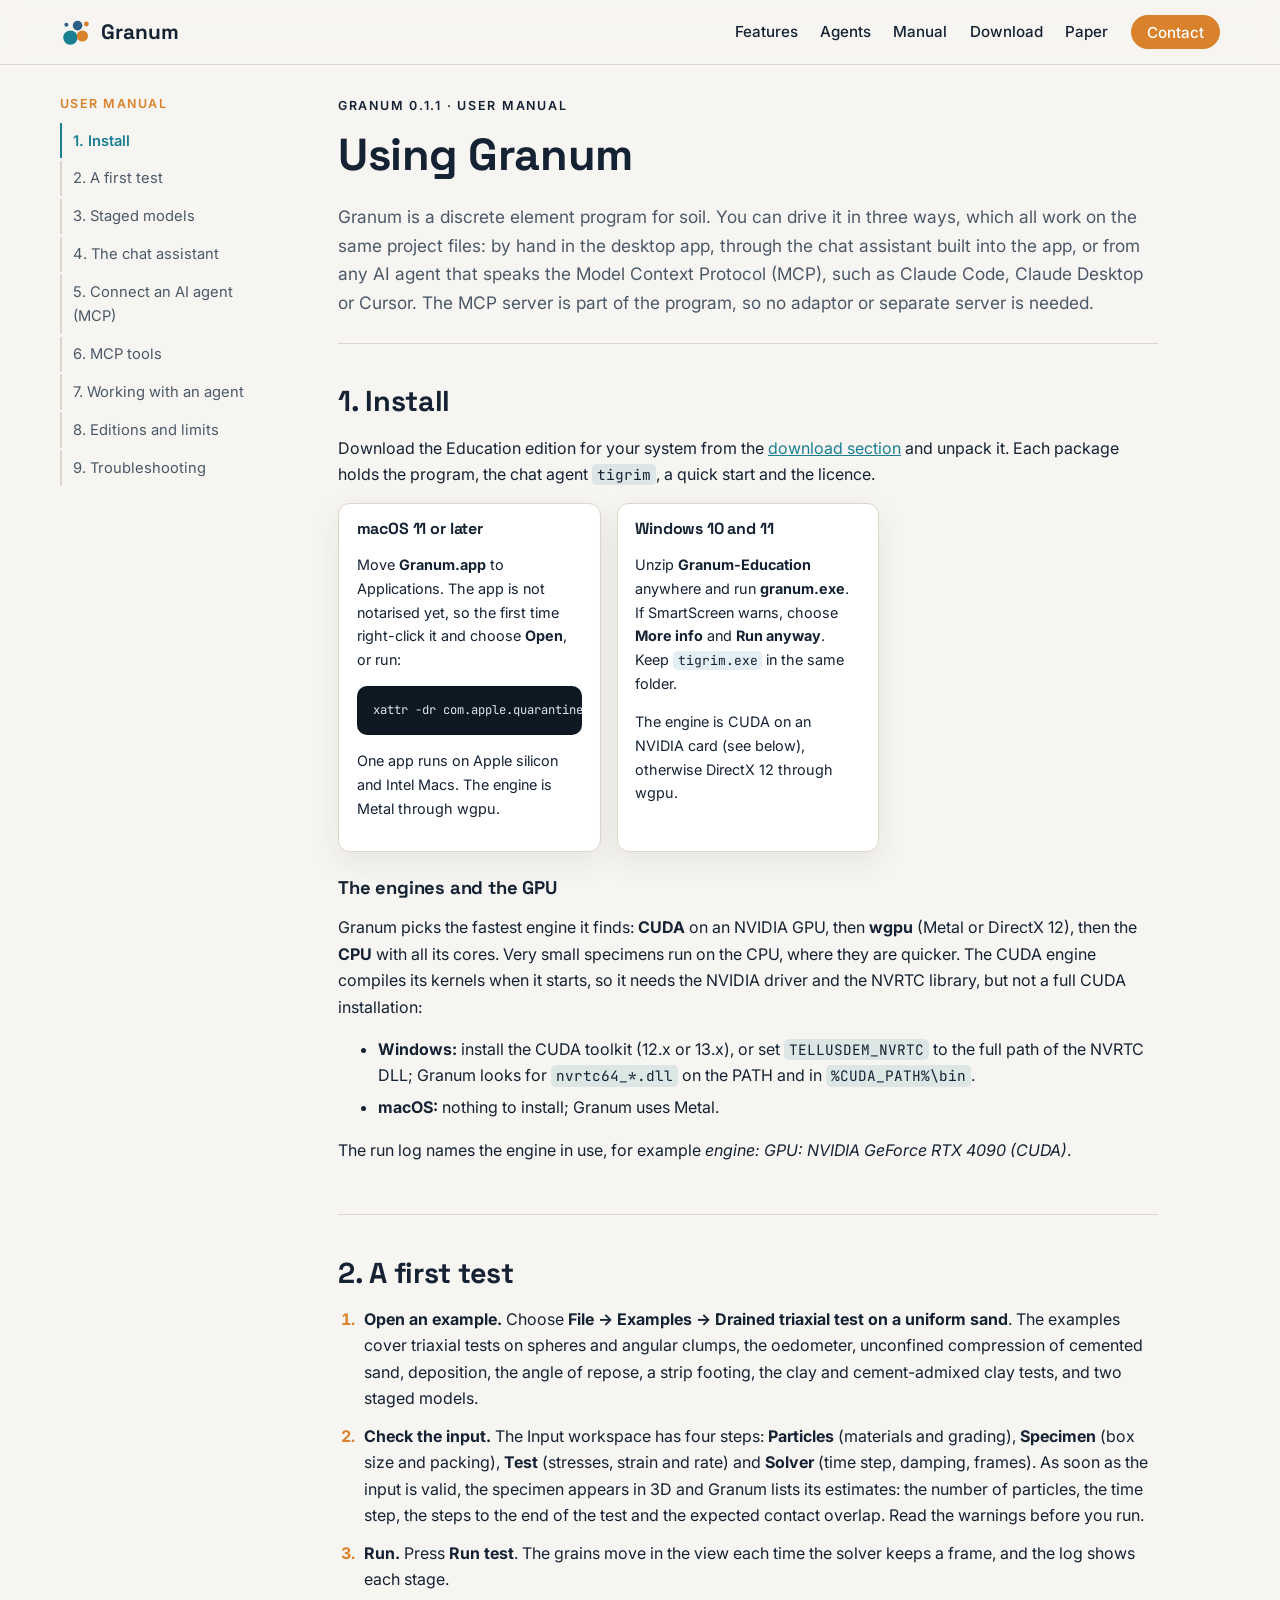
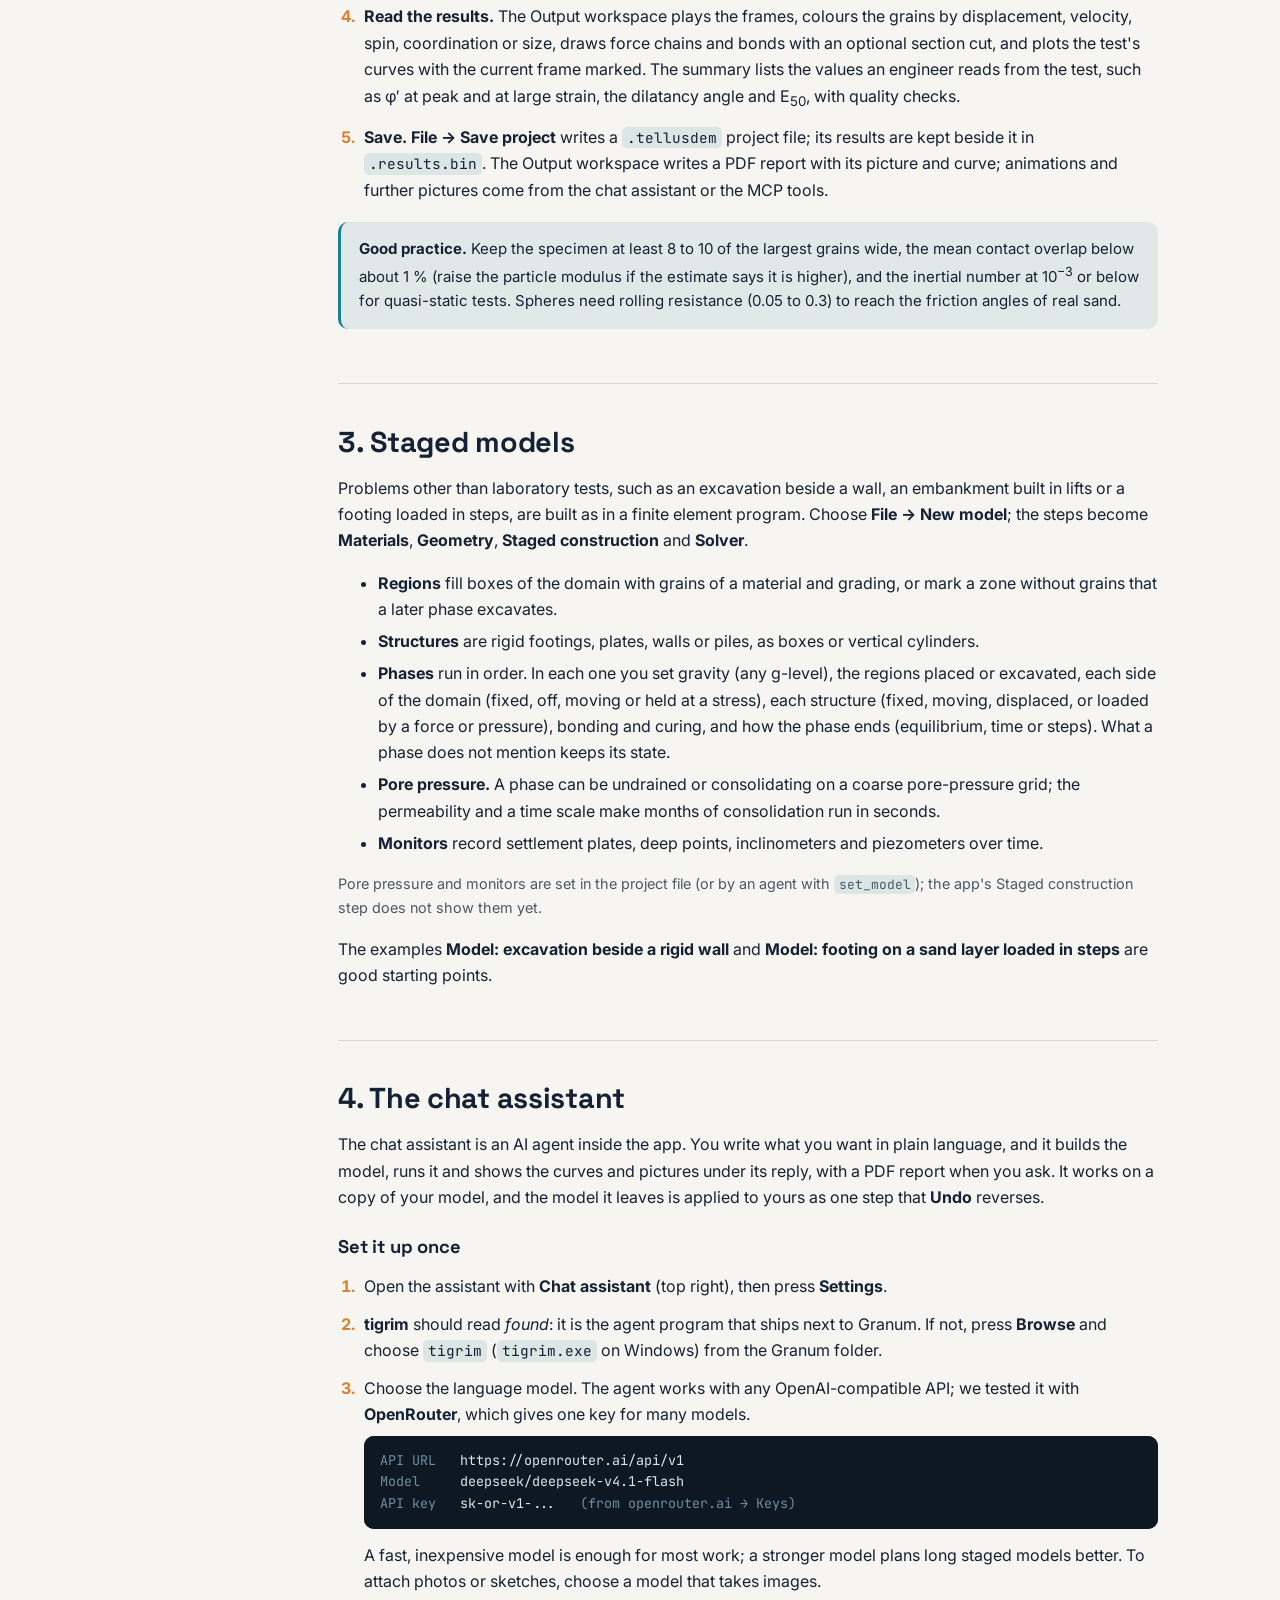
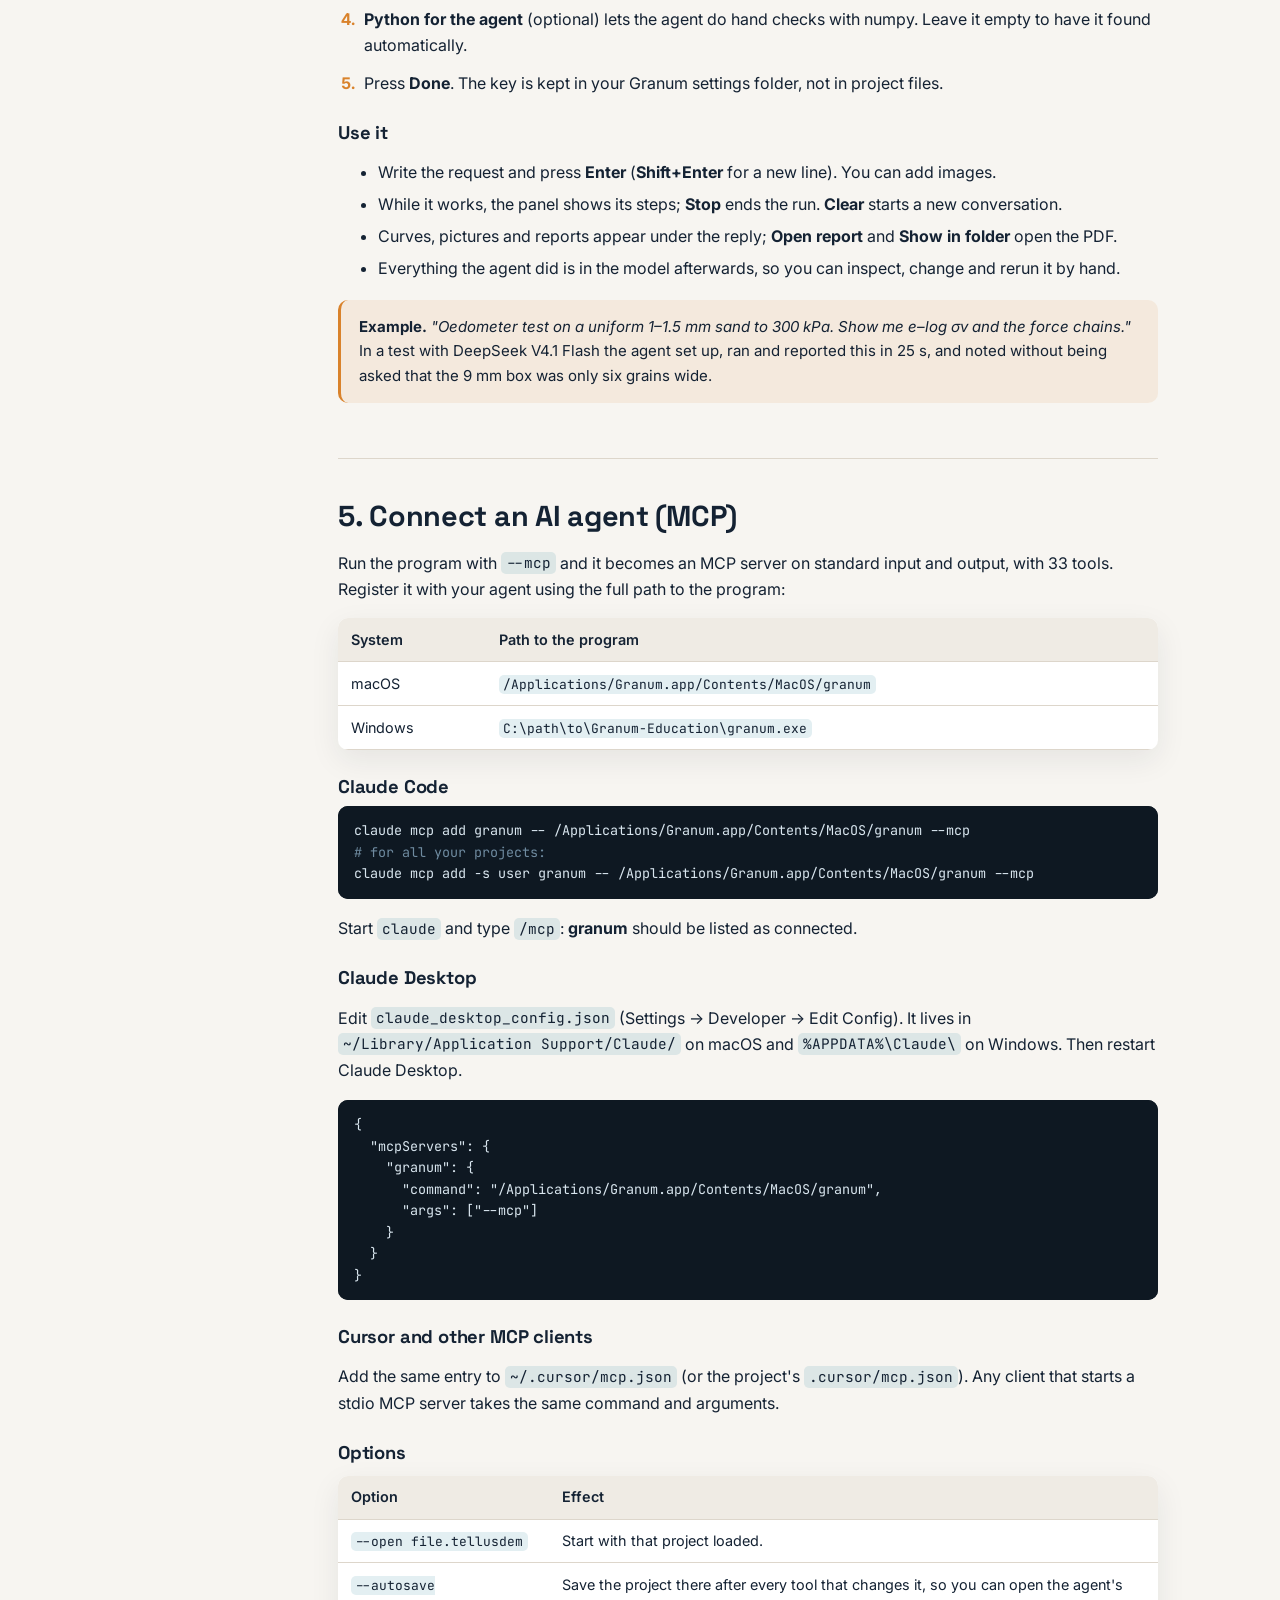
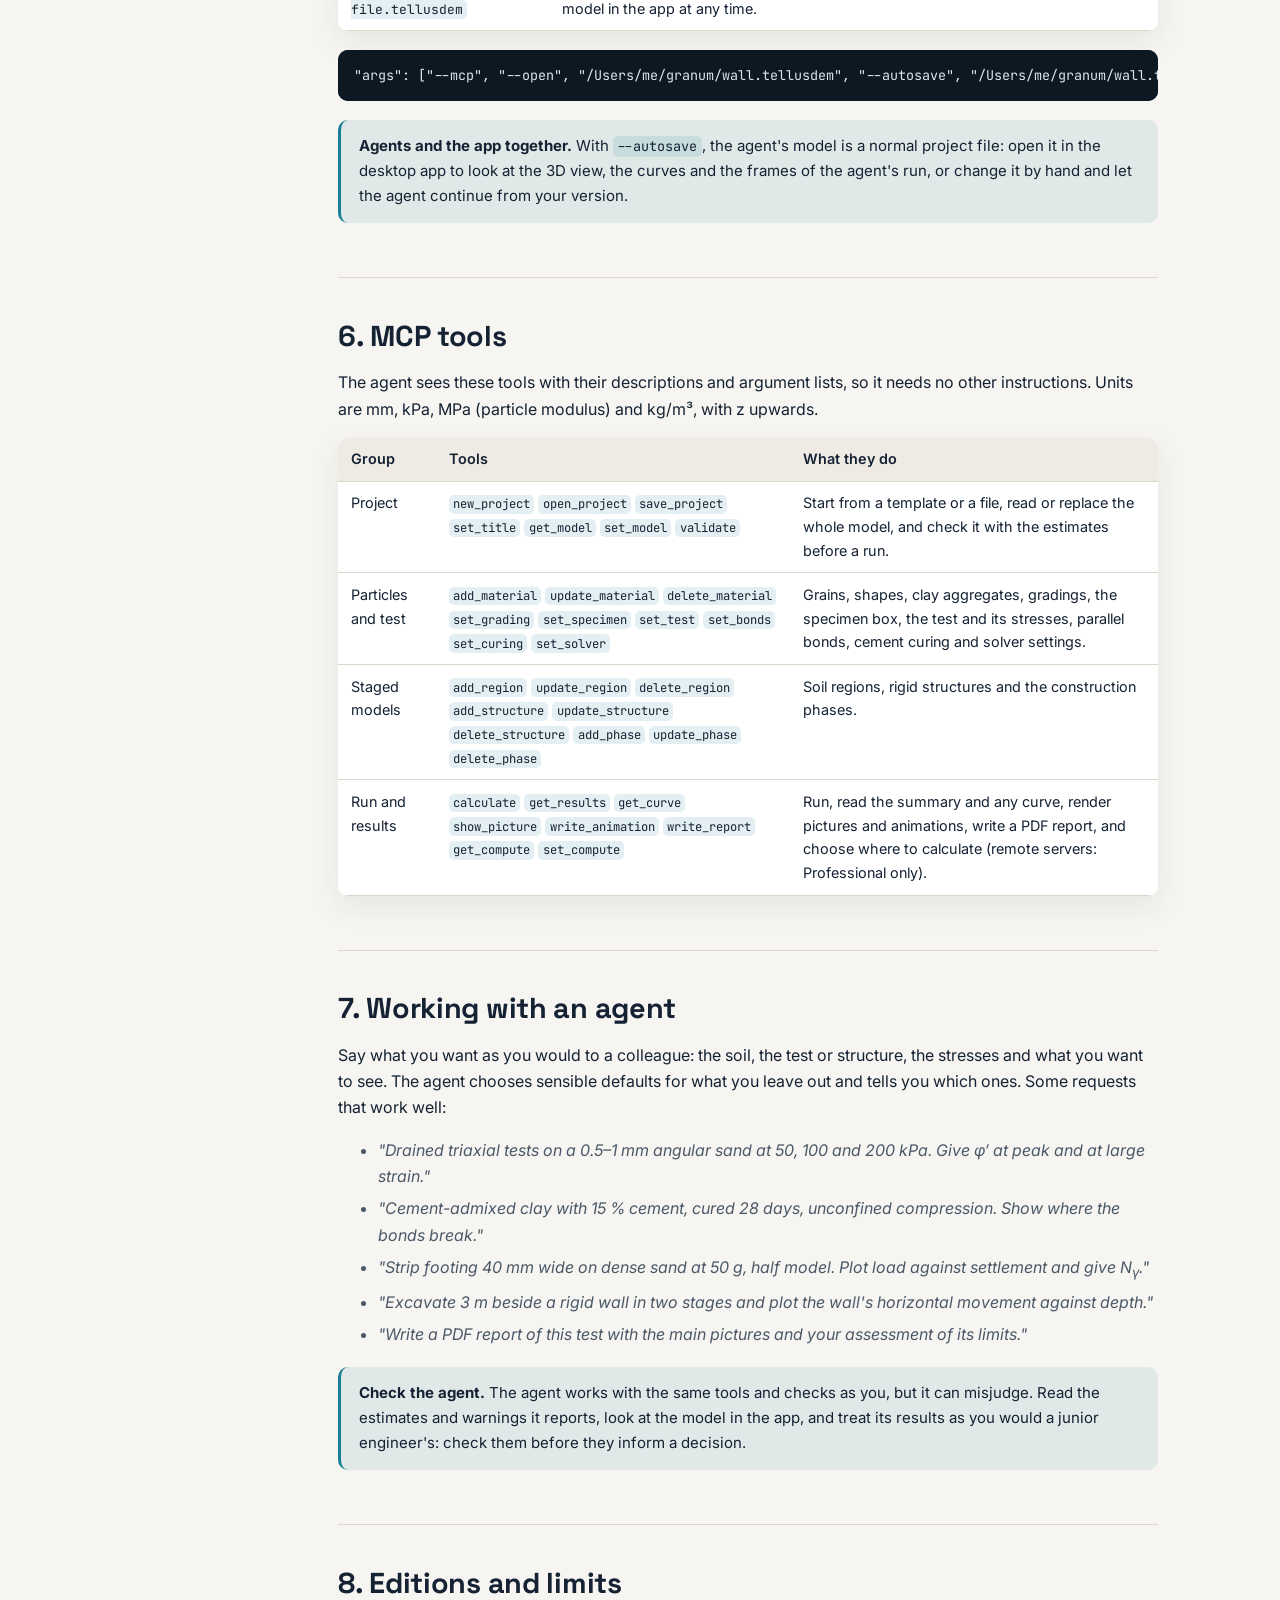
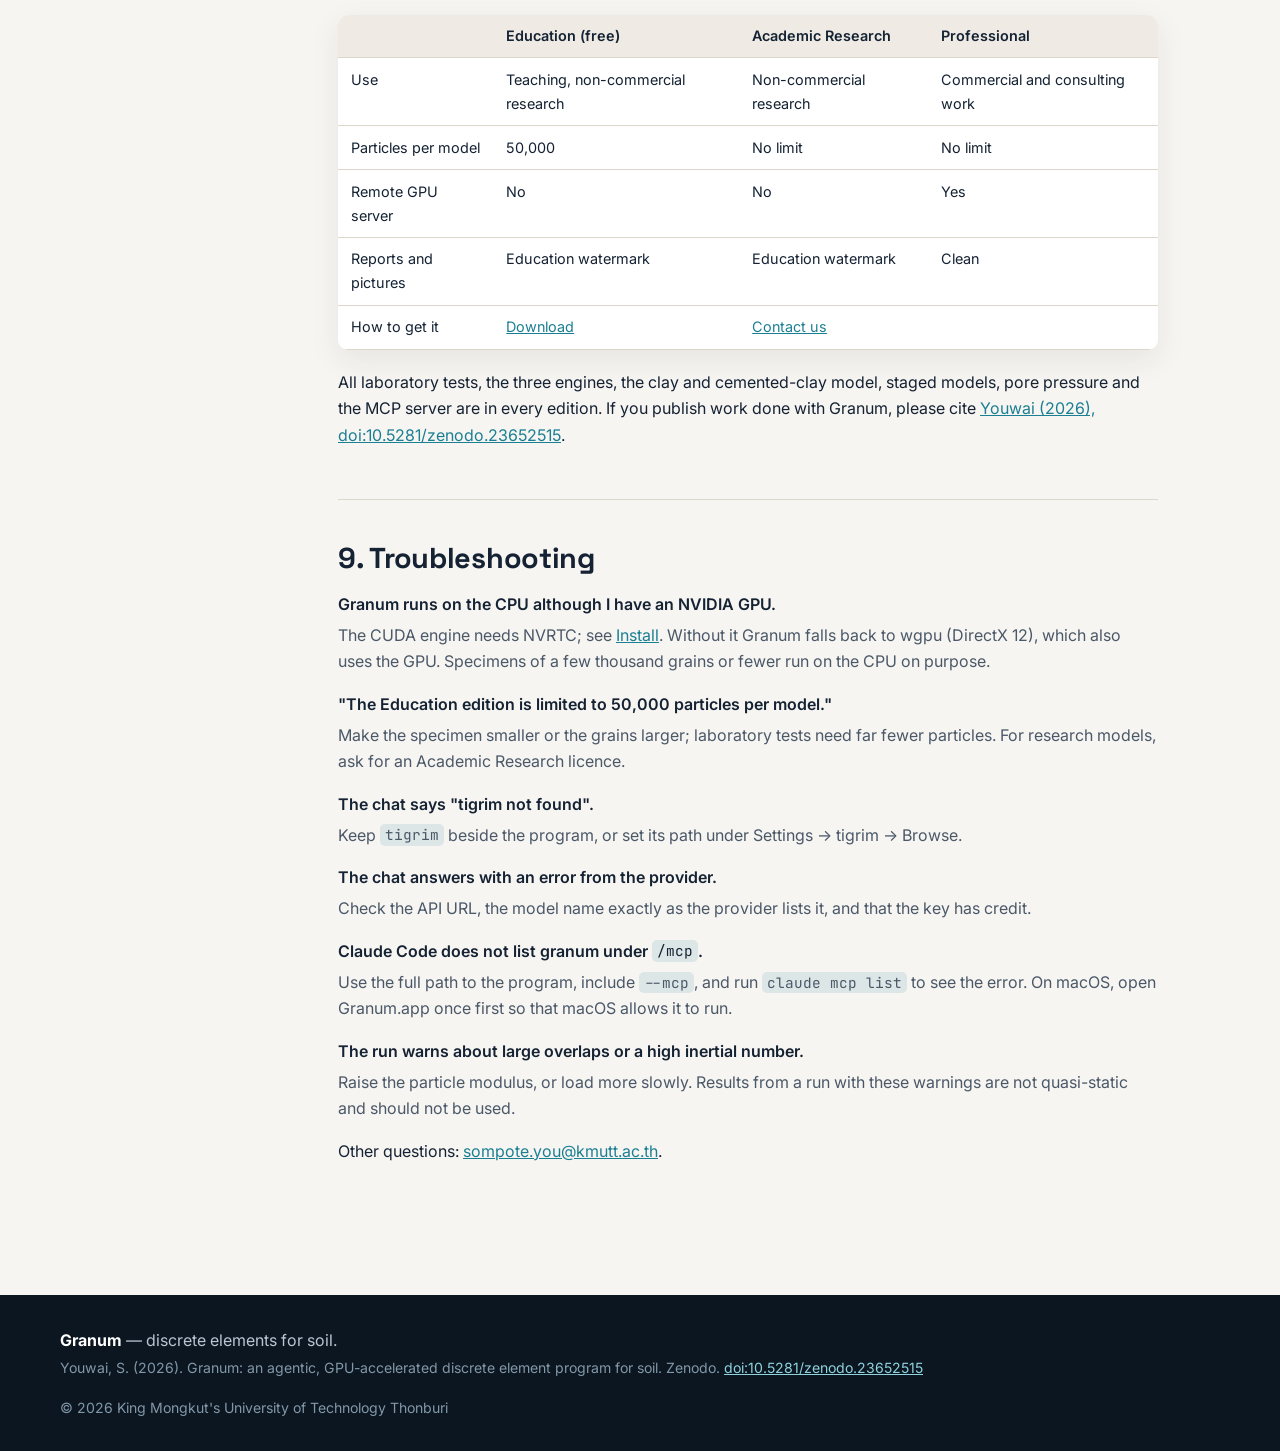
==== manual.html @ db047b51 "User manual (install, first test, staged models, chat assistant, MCP for Claude Code, Claude Desktop" ====
<!doctype html>
<html lang="en">
<head>
<meta charset="utf-8">
<meta name="viewport" content="width=device-width, initial-scale=1">
<title>Granum User Manual</title>
<meta name="description" content="How to install Granum, run a first test, build staged models, set up the chat assistant and connect AI agents through the built-in MCP server.">
<link rel="icon" href="img/favicon.svg" type="image/svg+xml">
<link rel="preconnect" href="https://fonts.googleapis.com">
<link rel="preconnect" href="https://fonts.gstatic.com" crossorigin>
<link href="https://fonts.googleapis.com/css2?family=Inter:wght@400;500;600;700&family=Space+Grotesk:wght@500;600;700&family=JetBrains+Mono:wght@400;500&display=swap" rel="stylesheet">
<link rel="stylesheet" href="style.css">
<link rel="stylesheet" href="manual.css">
</head>
<body class="manual-page">

<header class="nav solid" id="top">
  <div class="wrap nav-in">
    <a class="brand" href="index.html" aria-label="Granum home">
      <svg class="mark" viewBox="0 0 40 40" aria-hidden="true">
        <circle cx="13" cy="27" r="9" class="m1"/><circle cx="28" cy="25" r="7" class="m2"/>
        <circle cx="22" cy="12" r="6" class="m3"/><circle cx="33" cy="10" r="3" class="m2"/>
        <circle cx="8" cy="11" r="2.5" class="m3"/>
      </svg>
      <span>Granum</span>
    </a>
    <nav class="links" aria-label="Main">
      <a href="index.html#features">Features</a>
      <a href="index.html#agents">Agents</a>
      <a href="manual.html" aria-current="page">Manual</a>
      <a href="index.html#editions">Download</a>
      <a href="index.html#paper">Paper</a>
      <a href="index.html#contact" class="btn btn-sm">Contact</a>
    </nav>
    <button class="menu" aria-label="Open menu" aria-expanded="false"><span></span><span></span><span></span></button>
  </div>
</header>

<div class="wrap man">
  <aside class="toc" aria-label="Contents">
    <p class="toc-h">User manual</p>
    <a href="#install">1. Install</a>
    <a href="#first">2. A first test</a>
    <a href="#models">3. Staged models</a>
    <a href="#chat">4. The chat assistant</a>
    <a href="#mcp">5. Connect an AI agent (MCP)</a>
    <a href="#tools">6. MCP tools</a>
    <a href="#prompts">7. Working with an agent</a>
    <a href="#limits">8. Editions and limits</a>
    <a href="#trouble">9. Troubleshooting</a>
  </aside>

  <main class="doc">
    <p class="eyebrow">Granum 0.1.1 · User manual</p>
    <h1>Using Granum</h1>
    <p class="lead-doc">Granum is a discrete element program for soil. You can drive it in three ways, which all work on the same project files: by hand in the desktop app, through the chat assistant built into the app, or from any AI agent that speaks the Model Context Protocol (MCP), such as Claude Code, Claude Desktop or Cursor. The MCP server is part of the program, so no adaptor or separate server is needed.</p>

    <!-- 1 -->
    <section id="install">
      <h2>1. Install</h2>
      <p>Download the Education edition for your system from the <a href="index.html#editions">download section</a> and unpack it. Each package holds the program, the chat agent <code>tigrim</code>, a quick start and the licence.</p>
      <div class="os-grid">
        <div class="os"><h3>macOS 11 or later</h3><p>Move <b>Granum.app</b> to Applications. The app is not notarised yet, so the first time right-click it and choose <b>Open</b>, or run:</p>
<pre><code>xattr -dr com.apple.quarantine /Applications/Granum.app</code></pre>
          <p>One app runs on Apple silicon and Intel Macs. The engine is Metal through wgpu.</p></div>
        <div class="os"><h3>Windows 10 and 11</h3><p>Unzip <b>Granum-Education</b> anywhere and run <b>granum.exe</b>. If SmartScreen warns, choose <b>More info</b> and <b>Run anyway</b>. Keep <code>tigrim.exe</code> in the same folder.</p>
          <p>The engine is CUDA on an NVIDIA card (see below), otherwise DirectX 12 through wgpu.</p></div>
      </div>
      <h3>The engines and the GPU</h3>
      <p>Granum picks the fastest engine it finds: <b>CUDA</b> on an NVIDIA GPU, then <b>wgpu</b> (Metal or DirectX 12), then the <b>CPU</b> with all its cores. Very small specimens run on the CPU, where they are quicker. The CUDA engine compiles its kernels when it starts, so it needs the NVIDIA driver and the NVRTC library, but not a full CUDA installation:</p>
      <ul>
        <li><b>Windows:</b> install the CUDA toolkit (12.x or 13.x), or set <code>TELLUSDEM_NVRTC</code> to the full path of the NVRTC DLL; Granum looks for <code>nvrtc64_*.dll</code> on the PATH and in <code>%CUDA_PATH%\bin</code>.</li>
        <li><b>macOS:</b> nothing to install; Granum uses Metal.</li>
      </ul>
      <p>The run log names the engine in use, for example <i>engine: GPU: NVIDIA GeForce RTX 4090 (CUDA)</i>.</p>
    </section>

    <!-- 2 -->
    <section id="first">
      <h2>2. A first test</h2>
      <ol class="steps">
        <li><b>Open an example.</b> Choose <b>File → Examples → Drained triaxial test on a uniform sand</b>. The examples cover triaxial tests on spheres and angular clumps, the oedometer, unconfined compression of cemented sand, deposition, the angle of repose, a strip footing, the clay and cement-admixed clay tests, and two staged models.</li>
        <li><b>Check the input.</b> The Input workspace has four steps: <b>Particles</b> (materials and grading), <b>Specimen</b> (box size and packing), <b>Test</b> (stresses, strain and rate) and <b>Solver</b> (time step, damping, frames). As soon as the input is valid, the specimen appears in 3D and Granum lists its estimates: the number of particles, the time step, the steps to the end of the test and the expected contact overlap. Read the warnings before you run.</li>
        <li><b>Run.</b> Press <b>Run test</b>. The grains move in the view each time the solver keeps a frame, and the log shows each stage.</li>
        <li><b>Read the results.</b> The Output workspace plays the frames, colours the grains by displacement, velocity, spin, coordination or size, draws force chains and bonds with an optional section cut, and plots the test's curves with the current frame marked. The summary lists the values an engineer reads from the test, such as φ′ at peak and at large strain, the dilatancy angle and E<sub>50</sub>, with quality checks.</li>
        <li><b>Save.</b> <b>File → Save project</b> writes a <code>.tellusdem</code> project file; its results are kept beside it in <code>.results.bin</code>. The Output workspace writes a PDF report with its picture and curve; animations and further pictures come from the chat assistant or the MCP tools.</li>
      </ol>
      <div class="tip"><b>Good practice.</b> Keep the specimen at least 8 to 10 of the largest grains wide, the mean contact overlap below about 1 % (raise the particle modulus if the estimate says it is higher), and the inertial number at 10<sup>−3</sup> or below for quasi-static tests. Spheres need rolling resistance (0.05 to 0.3) to reach the friction angles of real sand.</div>
    </section>

    <!-- 3 -->
    <section id="models">
      <h2>3. Staged models</h2>
      <p>Problems other than laboratory tests, such as an excavation beside a wall, an embankment built in lifts or a footing loaded in steps, are built as in a finite element program. Choose <b>File → New model</b>; the steps become <b>Materials</b>, <b>Geometry</b>, <b>Staged construction</b> and <b>Solver</b>.</p>
      <ul>
        <li><b>Regions</b> fill boxes of the domain with grains of a material and grading, or mark a zone without grains that a later phase excavates.</li>
        <li><b>Structures</b> are rigid footings, plates, walls or piles, as boxes or vertical cylinders.</li>
        <li><b>Phases</b> run in order. In each one you set gravity (any g-level), the regions placed or excavated, each side of the domain (fixed, off, moving or held at a stress), each structure (fixed, moving, displaced, or loaded by a force or pressure), bonding and curing, and how the phase ends (equilibrium, time or steps). What a phase does not mention keeps its state.</li>
        <li><b>Pore pressure.</b> A phase can be undrained or consolidating on a coarse pore-pressure grid; the permeability and a time scale make months of consolidation run in seconds.</li>
        <li><b>Monitors</b> record settlement plates, deep points, inclinometers and piezometers over time.</li>
      </ul>
      <p class="note">Pore pressure and monitors are set in the project file (or by an agent with <code>set_model</code>); the app's Staged construction step does not show them yet.</p>
      <ul class="hidden-list">
      </ul>
      <p>The examples <b>Model: excavation beside a rigid wall</b> and <b>Model: footing on a sand layer loaded in steps</b> are good starting points.</p>
    </section>

    <!-- 4 -->
    <section id="chat">
      <h2>4. The chat assistant</h2>
      <p>The chat assistant is an AI agent inside the app. You write what you want in plain language, and it builds the model, runs it and shows the curves and pictures under its reply, with a PDF report when you ask. It works on a copy of your model, and the model it leaves is applied to yours as one step that <b>Undo</b> reverses.</p>
      <h3>Set it up once</h3>
      <ol class="steps">
        <li>Open the assistant with <b>Chat assistant</b> (top right), then press <b>Settings</b>.</li>
        <li><b>tigrim</b> should read <i>found</i>: it is the agent program that ships next to Granum. If not, press <b>Browse</b> and choose <code>tigrim</code> (<code>tigrim.exe</code> on Windows) from the Granum folder.</li>
        <li>Choose the language model. The agent works with any OpenAI-compatible API; we tested it with <b>OpenRouter</b>, which gives one key for many models.
          <div class="code"><pre><code><span class="c">API URL</span>   https://openrouter.ai/api/v1
<span class="c">Model</span>     deepseek/deepseek-v4.1-flash
<span class="c">API key</span>   sk-or-v1-...   <span class="c">(from openrouter.ai → Keys)</span></code></pre></div>
          A fast, inexpensive model is enough for most work; a stronger model plans long staged models better. To attach photos or sketches, choose a model that takes images.</li>
        <li><b>Python for the agent</b> (optional) lets the agent do hand checks with numpy. Leave it empty to have it found automatically.</li>
        <li>Press <b>Done</b>. The key is kept in your Granum settings folder, not in project files.</li>
      </ol>
      <h3>Use it</h3>
      <ul>
        <li>Write the request and press <b>Enter</b> (<b>Shift+Enter</b> for a new line). You can add images.</li>
        <li>While it works, the panel shows its steps; <b>Stop</b> ends the run. <b>Clear</b> starts a new conversation.</li>
        <li>Curves, pictures and reports appear under the reply; <b>Open report</b> and <b>Show in folder</b> open the PDF.</li>
        <li>Everything the agent did is in the model afterwards, so you can inspect, change and rerun it by hand.</li>
      </ul>
      <div class="example"><b>Example.</b> <i>"Oedometer test on a uniform 1–1.5 mm sand to 300 kPa. Show me e–log σv and the force chains."</i> In a test with DeepSeek V4.1 Flash the agent set up, ran and reported this in 25 s, and noted without being asked that the 9 mm box was only six grains wide.</div>
    </section>

    <!-- 5 -->
    <section id="mcp">
      <h2>5. Connect an AI agent (MCP)</h2>
      <p>Run the program with <code>--mcp</code> and it becomes an MCP server on standard input and output, with 33 tools. Register it with your agent using the full path to the program:</p>
      <table class="paths">
        <tr><th>System</th><th>Path to the program</th></tr>
        <tr><td>macOS</td><td><code>/Applications/Granum.app/Contents/MacOS/granum</code></td></tr>
        <tr><td>Windows</td><td><code>C:\path\to\Granum-Education\granum.exe</code></td></tr>
      </table>

      <h3>Claude Code</h3>
<div class="code"><pre><code>claude mcp add granum -- /Applications/Granum.app/Contents/MacOS/granum --mcp
<span class="c"># for all your projects:</span>
claude mcp add -s user granum -- /Applications/Granum.app/Contents/MacOS/granum --mcp</code></pre></div>
      <p>Start <code>claude</code> and type <code>/mcp</code>: <b>granum</b> should be listed as connected.</p>

      <h3>Claude Desktop</h3>
      <p>Edit <code>claude_desktop_config.json</code> (Settings → Developer → Edit Config). It lives in <code>~/Library/Application Support/Claude/</code> on macOS and <code>%APPDATA%\Claude\</code> on Windows. Then restart Claude Desktop.</p>
<div class="code"><pre><code>{
  "mcpServers": {
    "granum": {
      "command": "/Applications/Granum.app/Contents/MacOS/granum",
      "args": ["--mcp"]
    }
  }
}</code></pre></div>

      <h3>Cursor and other MCP clients</h3>
      <p>Add the same entry to <code>~/.cursor/mcp.json</code> (or the project's <code>.cursor/mcp.json</code>). Any client that starts a stdio MCP server takes the same command and arguments.</p>

      <h3>Options</h3>
      <table class="paths">
        <tr><th>Option</th><th>Effect</th></tr>
        <tr><td><code>--open file.tellusdem</code></td><td>Start with that project loaded.</td></tr>
        <tr><td><code>--autosave file.tellusdem</code></td><td>Save the project there after every tool that changes it, so you can open the agent's model in the app at any time.</td></tr>
      </table>
<div class="code"><pre><code>"args": ["--mcp", "--open", "/Users/me/granum/wall.tellusdem", "--autosave", "/Users/me/granum/wall.tellusdem"]</code></pre></div>
      <div class="tip"><b>Agents and the app together.</b> With <code>--autosave</code>, the agent's model is a normal project file: open it in the desktop app to look at the 3D view, the curves and the frames of the agent's run, or change it by hand and let the agent continue from your version.</div>
    </section>

    <!-- 6 -->
    <section id="tools">
      <h2>6. MCP tools</h2>
      <p>The agent sees these tools with their descriptions and argument lists, so it needs no other instructions. Units are mm, kPa, MPa (particle modulus) and kg/m³, with z upwards.</p>
      <table class="tools-table">
        <tr><th>Group</th><th>Tools</th><th>What they do</th></tr>
        <tr><td>Project</td><td><code>new_project</code> <code>open_project</code> <code>save_project</code> <code>set_title</code> <code>get_model</code> <code>set_model</code> <code>validate</code></td><td>Start from a template or a file, read or replace the whole model, and check it with the estimates before a run.</td></tr>
        <tr><td>Particles and test</td><td><code>add_material</code> <code>update_material</code> <code>delete_material</code> <code>set_grading</code> <code>set_specimen</code> <code>set_test</code> <code>set_bonds</code> <code>set_curing</code> <code>set_solver</code></td><td>Grains, shapes, clay aggregates, gradings, the specimen box, the test and its stresses, parallel bonds, cement curing and solver settings.</td></tr>
        <tr><td>Staged models</td><td><code>add_region</code> <code>update_region</code> <code>delete_region</code> <code>add_structure</code> <code>update_structure</code> <code>delete_structure</code> <code>add_phase</code> <code>update_phase</code> <code>delete_phase</code></td><td>Soil regions, rigid structures and the construction phases.</td></tr>
        <tr><td>Run and results</td><td><code>calculate</code> <code>get_results</code> <code>get_curve</code> <code>show_picture</code> <code>write_animation</code> <code>write_report</code> <code>get_compute</code> <code>set_compute</code></td><td>Run, read the summary and any curve, render pictures and animations, write a PDF report, and choose where to calculate (remote servers: Professional only).</td></tr>
      </table>
    </section>

    <!-- 7 -->
    <section id="prompts">
      <h2>7. Working with an agent</h2>
      <p>Say what you want as you would to a colleague: the soil, the test or structure, the stresses and what you want to see. The agent chooses sensible defaults for what you leave out and tells you which ones. Some requests that work well:</p>
      <ul class="prompts">
        <li>"Drained triaxial tests on a 0.5–1 mm angular sand at 50, 100 and 200 kPa. Give φ′ at peak and at large strain."</li>
        <li>"Cement-admixed clay with 15 % cement, cured 28 days, unconfined compression. Show where the bonds break."</li>
        <li>"Strip footing 40 mm wide on dense sand at 50 g, half model. Plot load against settlement and give N<sub>γ</sub>."</li>
        <li>"Excavate 3 m beside a rigid wall in two stages and plot the wall's horizontal movement against depth."</li>
        <li>"Write a PDF report of this test with the main pictures and your assessment of its limits."</li>
      </ul>
      <div class="tip"><b>Check the agent.</b> The agent works with the same tools and checks as you, but it can misjudge. Read the estimates and warnings it reports, look at the model in the app, and treat its results as you would a junior engineer's: check them before they inform a decision.</div>
    </section>

    <!-- 8 -->
    <section id="limits">
      <h2>8. Editions and limits</h2>
      <table class="paths">
        <tr><th></th><th>Education (free)</th><th>Academic Research</th><th>Professional</th></tr>
        <tr><td>Use</td><td>Teaching, non-commercial research</td><td>Non-commercial research</td><td>Commercial and consulting work</td></tr>
        <tr><td>Particles per model</td><td>50,000</td><td>No limit</td><td>No limit</td></tr>
        <tr><td>Remote GPU server</td><td>No</td><td>No</td><td>Yes</td></tr>
        <tr><td>Reports and pictures</td><td>Education watermark</td><td>Education watermark</td><td>Clean</td></tr>
        <tr><td>How to get it</td><td><a href="index.html#editions">Download</a></td><td colspan="2"><a href="index.html#contact">Contact us</a></td></tr>
      </table>
      <p>All laboratory tests, the three engines, the clay and cemented-clay model, staged models, pore pressure and the MCP server are in every edition. If you publish work done with Granum, please cite <a href="https://doi.org/10.5281/zenodo.23652515" target="_blank" rel="noopener">Youwai (2026), doi:10.5281/zenodo.23652515</a>.</p>
    </section>

    <!-- 9 -->
    <section id="trouble">
      <h2>9. Troubleshooting</h2>
      <dl class="faq">
        <dt>Granum runs on the CPU although I have an NVIDIA GPU.</dt>
        <dd>The CUDA engine needs NVRTC; see <a href="#install">Install</a>. Without it Granum falls back to wgpu (DirectX 12), which also uses the GPU. Specimens of a few thousand grains or fewer run on the CPU on purpose.</dd>
        <dt>"The Education edition is limited to 50,000 particles per model."</dt>
        <dd>Make the specimen smaller or the grains larger; laboratory tests need far fewer particles. For research models, ask for an Academic Research licence.</dd>
        <dt>The chat says "tigrim not found".</dt>
        <dd>Keep <code>tigrim</code> beside the program, or set its path under Settings → tigrim → Browse.</dd>
        <dt>The chat answers with an error from the provider.</dt>
        <dd>Check the API URL, the model name exactly as the provider lists it, and that the key has credit.</dd>
        <dt>Claude Code does not list granum under <code>/mcp</code>.</dt>
        <dd>Use the full path to the program, include <code>--mcp</code>, and run <code>claude mcp list</code> to see the error. On macOS, open Granum.app once first so that macOS allows it to run.</dd>
        <dt>The run warns about large overlaps or a high inertial number.</dt>
        <dd>Raise the particle modulus, or load more slowly. Results from a run with these warnings are not quasi-static and should not be used.</dd>
      </dl>
      <p>Other questions: <a href="mailto:sompote.you@kmutt.ac.th">sompote.you@kmutt.ac.th</a>.</p>
    </section>
  </main>
</div>

<footer class="foot">
  <div class="wrap foot-in">
    <div><b>Granum</b> — discrete elements for soil.<br><span class="small">Youwai, S. (2026). Granum: an agentic, GPU-accelerated discrete element program for soil. Zenodo. <a href="https://doi.org/10.5281/zenodo.23652515" target="_blank" rel="noopener">doi:10.5281/zenodo.23652515</a></span></div>
    <div class="small">© 2026 King Mongkut's University of Technology Thonburi</div>
  </div>
</footer>
<script>
  const m = document.querySelector(".menu"), l = document.querySelector(".links");
  m.addEventListener("click", () => { const o = l.classList.toggle("open"); m.setAttribute("aria-expanded", o); });
  // highlight the section in view
  const links = [...document.querySelectorAll(".toc a")];
  const io = new IntersectionObserver((es) => es.forEach((e) => { if (e.isIntersecting) links.forEach((a) => a.classList.toggle("on", a.getAttribute("href") === "#" + e.target.id)); }), { rootMargin: "-30% 0px -60% 0px" });
  document.querySelectorAll(".doc section").forEach((s) => io.observe(s));
</script>
</body>
</html>
---- style.css ----
:root {
  --bg: #f7f5f1;
  --bg-alt: #efebe4;
  --card: #ffffff;
  --ink: #142233;
  --ink-2: #4a5868;
  --line: #ddd6cb;
  --teal: #1b7f93;
  --teal-2: #0f4c6e;
  --sand: #d9822b;
  --sand-2: #a8551b;
  --hero-ink: #f4f1ea;
  --shadow: 0 10px 30px rgba(20, 34, 51, .08);
  --r: 14px;
  color-scheme: light;
}
@media (prefers-color-scheme: dark) {
  :root:not([data-theme="light"]) {
    --bg: #0d141c; --bg-alt: #111b25; --card: #16222e; --ink: #e9eef3; --ink-2: #9fb0c0;
    --line: #243443; --teal: #3bb3c6; --teal-2: #7fd0dc; --sand: #eb9a4a; --sand-2: #f2b479;
    --shadow: 0 10px 30px rgba(0, 0, 0, .35); color-scheme: dark;
  }
}
:root[data-theme="dark"] {
  --bg: #0d141c; --bg-alt: #111b25; --card: #16222e; --ink: #e9eef3; --ink-2: #9fb0c0;
  --line: #243443; --teal: #3bb3c6; --teal-2: #7fd0dc; --sand: #eb9a4a; --sand-2: #f2b479;
  --shadow: 0 10px 30px rgba(0, 0, 0, .35); color-scheme: dark;
}

* { box-sizing: border-box; }
html { scroll-behavior: smooth; scroll-padding-top: 72px; }
body { margin: 0; background: var(--bg); color: var(--ink); font: 16px/1.65 Inter, system-ui, -apple-system, "Segoe UI", sans-serif; overflow-x: hidden; }
img { max-width: 100%; display: block; }
a { color: var(--teal); }
h1, h2, h3 { font-family: "Space Grotesk", Inter, sans-serif; line-height: 1.15; margin: 0 0 .5em; letter-spacing: -.01em; }
h2 { font-size: clamp(1.7rem, 3.2vw, 2.4rem); }
h3 { font-size: 1.15rem; }
.wrap { width: min(1160px, 100% - 32px); margin-inline: auto; }
.small { font-size: .88rem; color: var(--ink-2); }
.sub { color: var(--ink-2); max-width: 760px; margin: 0 0 2rem; }
.eyebrow { text-transform: uppercase; letter-spacing: .14em; font-size: .78rem; font-weight: 600; color: var(--sand); margin: 0 0 .8rem; }

/* buttons */
.btn { display: inline-flex; align-items: center; justify-content: center; gap: .5em; padding: .78em 1.3em; border-radius: 999px; font: 600 .95rem Inter, sans-serif; text-decoration: none; border: 1.5px solid transparent; cursor: pointer; transition: transform .15s, box-shadow .2s, background .2s; }
.btn:hover { transform: translateY(-1px); }
.btn-primary { background: linear-gradient(135deg, var(--teal), var(--teal-2)); color: #fff; box-shadow: 0 6px 18px rgba(27, 127, 147, .3); }
.btn-ghost { background: transparent; color: inherit; border-color: currentColor; }
.btn-sm { padding: .45em 1em; font-size: .88rem; background: var(--sand); color: #fff !important; }
.btn.disabled { opacity: .45; pointer-events: none; }

/* nav */
.nav { position: fixed; inset: 0 0 auto; z-index: 50; transition: background .25s, box-shadow .25s; }
.nav.solid { background: color-mix(in srgb, var(--bg) 88%, transparent); backdrop-filter: blur(10px); box-shadow: 0 1px 0 var(--line); }
.nav-in { display: flex; align-items: center; justify-content: space-between; height: 64px; }
.brand { display: flex; align-items: center; gap: .55rem; text-decoration: none; color: var(--hero-ink); font: 700 1.3rem "Space Grotesk", sans-serif; }
.nav.solid .brand { color: var(--ink); }
.mark { width: 32px; height: 32px; }
.m1 { fill: var(--teal); } .m2 { fill: var(--sand); } .m3 { fill: #2b5f86; }
.links { display: flex; gap: 1.4rem; align-items: center; }
.links a { color: var(--hero-ink); text-decoration: none; font-weight: 500; font-size: .95rem; }
.nav.solid .links a { color: var(--ink); }
.menu { display: none; background: none; border: 0; width: 40px; height: 40px; cursor: pointer; }
.menu span { display: block; height: 2px; margin: 6px 8px; background: var(--hero-ink); border-radius: 2px; }
.nav.solid .menu span { background: var(--ink); }

/* hero */
.hero { position: relative; min-height: 100svh; display: flex; align-items: center; color: var(--hero-ink); background: #0b1620; overflow: hidden; }
#dem { position: absolute; inset: 0; width: 100%; height: 100%; }
.hero-shade { position: absolute; inset: 0; background: linear-gradient(90deg, rgba(8, 17, 26, .92) 0%, rgba(8, 17, 26, .7) 42%, rgba(8, 17, 26, .05) 75%); pointer-events: none; }
.hero-in { position: relative; padding: 110px 0 70px; }
.hero h1 { font-size: clamp(2.3rem, 6vw, 4.4rem); max-width: 12em; }
.grad { background: linear-gradient(90deg, #5fd0e0, #f0a65a); -webkit-background-clip: text; background-clip: text; color: transparent; }
.lead { font-size: clamp(1.02rem, 1.6vw, 1.2rem); max-width: 34em; color: #c9d4de; }
.cta { display: flex; flex-wrap: wrap; gap: .8rem; margin-top: 1.8rem; }
.hero .btn-ghost { color: var(--hero-ink); }
.stage-tag { margin-top: 2.6rem; font: 500 .82rem "JetBrains Mono", monospace; color: #8fb6c6; letter-spacing: .02em; }
.stage-tag::before { content: ""; display: inline-block; width: 8px; height: 8px; border-radius: 50%; background: var(--sand); margin-right: .6em; animation: pulse 1.4s infinite; }
@keyframes pulse { 50% { opacity: .25; } }

/* stats */
.stats { background: var(--card); border-bottom: 1px solid var(--line); }
.stats-in { display: grid; grid-template-columns: repeat(4, 1fr); gap: 1px; background: var(--line); }
.stat { background: var(--card); padding: 1.6rem 1.2rem; }
.stat b { display: block; font: 700 clamp(1.5rem, 3vw, 2.2rem) "Space Grotesk", sans-serif; color: var(--teal-2); }
.stat span { font-size: .9rem; color: var(--ink-2); }

/* sections */
.sec { padding: clamp(64px, 9vw, 110px) 0; }
.sec.alt { background: var(--bg-alt); }
.grid3 { display: grid; grid-template-columns: repeat(3, 1fr); gap: 1.2rem; }
.card { background: var(--card); border: 1px solid var(--line); border-radius: var(--r); padding: 1.5rem; box-shadow: var(--shadow); transition: transform .2s; }
.card:hover { transform: translateY(-3px); }
.card p { color: var(--ink-2); margin: 0; font-size: .95rem; }
.ic { width: 44px; height: 44px; border-radius: 12px; display: grid; place-items: center; background: color-mix(in srgb, var(--teal) 14%, transparent); margin-bottom: 1rem; }
.ic svg { width: 24px; height: 24px; fill: none; stroke: var(--teal); stroke-width: 1.7; stroke-linecap: round; stroke-linejoin: round; }

.split { display: grid; grid-template-columns: 1.05fr 1fr; gap: clamp(1.5rem, 4vw, 3.5rem); align-items: center; }
.ticks { list-style: none; padding: 0; margin: 1.2rem 0; }
.ticks li { padding-left: 1.7em; position: relative; margin: .45em 0; }
.ticks li::before { content: ""; position: absolute; left: 0; top: .5em; width: .75em; height: .75em; border-radius: 50%; background: radial-gradient(circle at 35% 35%, var(--sand) 0 45%, var(--sand-2) 46%); }
.cca { margin: 0; background: var(--card); border: 1px solid var(--line); border-radius: var(--r); padding: 1rem; box-shadow: var(--shadow); }
#cca { width: 100%; aspect-ratio: 16 / 10; display: block; }
.cca figcaption { font-size: .85rem; color: var(--ink-2); margin-top: .6rem; }

/* agents */
.agents { background: linear-gradient(180deg, var(--bg) 0%, var(--bg-alt) 100%); }
.ag-head { max-width: 860px; }
code { font: .9em "JetBrains Mono", monospace; background: color-mix(in srgb, var(--teal) 12%, transparent); padding: .1em .35em; border-radius: 5px; }
.badges { display: flex; flex-wrap: wrap; gap: .6rem; margin: -0.6rem 0 2.2rem; }
.badges span { display: inline-flex; align-items: center; gap: .4em; padding: .45em .9em; border-radius: 99px; background: var(--card); border: 1px solid var(--line); font-weight: 600; font-size: .9rem; box-shadow: var(--shadow); }
.badges svg { width: 16px; height: 16px; fill: none; stroke: var(--sand); stroke-width: 3; stroke-linecap: round; stroke-linejoin: round; }
.ag-grid { display: grid; grid-template-columns: 1fr 1.05fr; gap: 1.6rem; align-items: start; }
.ag-connect { background: var(--card); border: 1px solid var(--line); border-radius: var(--r); padding: 1.5rem; box-shadow: var(--shadow); min-width: 0; }
.small-tabs button { font-size: .85rem; padding: .4em .9em; }
.code { position: relative; background: #0e1822; border-radius: 10px; margin: .4rem 0 .8rem; }
.code pre { margin: 0; padding: 1.1rem 1rem; overflow-x: auto; color: #d9e6ef; font: .85rem/1.6 "JetBrains Mono", monospace; }
.code code { background: none; padding: 0; font-size: inherit; }
.code .c { color: #6f8ba0; }
.copy { position: absolute; top: 8px; right: 8px; border: 1px solid #2c4254; background: #16283a; color: #bcd2e0; border-radius: 6px; padding: .25em .7em; font: 500 .75rem Inter, sans-serif; cursor: pointer; }
.mt { margin-top: 1.6rem; }
.tools { display: flex; flex-wrap: wrap; gap: .4rem; }
.tools .grp { width: 100%; font-size: .78rem; font-weight: 600; letter-spacing: .08em; text-transform: uppercase; color: var(--ink-2); margin-top: .5rem; }
.tools code { font-size: .78rem; padding: .25em .55em; border-radius: 6px; transition: background .3s, color .3s; }
.tools code.hot { background: var(--sand); color: #fff; }
.term { border-radius: 12px; overflow: hidden; background: #0b141c; border: 1px solid #1d2f3d; box-shadow: 0 30px 70px rgba(10, 20, 30, .25); min-width: 0; }
.term-body { height: 470px; overflow: hidden; padding: 1rem 1.1rem; font: .82rem/1.55 "JetBrains Mono", monospace; color: #cfe0ea; display: flex; flex-direction: column; justify-content: flex-end; }
.term-body .ln { white-space: pre-wrap; word-break: break-word; margin: .15rem 0; animation: lnIn .25s ease; }
.term-body .user { color: #fff; background: #17324a; border-radius: 8px; padding: .55rem .7rem; margin: .4rem 0 .6rem; font-family: Inter, sans-serif; font-size: .9rem; }
.term-body .call { color: #7fd0dc; }
.term-body .call b { color: #f0a65a; font-weight: 500; }
.term-body .res { color: #8aa4b6; padding-left: 1.2em; }
.term-body .reply { color: #eef4f8; font-family: Inter, sans-serif; font-size: .9rem; background: #142430; border-left: 3px solid var(--sand); padding: .55rem .75rem; border-radius: 6px; margin-top: .5rem; }
.term-body .cur::after { content: "▋"; color: #f0a65a; animation: pulse 1s infinite; }
.term-note { margin: 0; padding: .7rem 1.1rem .9rem; font-size: .78rem; color: #7f97a8; border-top: 1px solid #1d2f3d; }
@keyframes lnIn { from { opacity: 0; transform: translateY(6px); } }

/* paper */
.paper-link { margin: 1.1rem 0 0; font-size: .92rem; }
.paper-link a { color: #8fd3df; font-weight: 600; text-decoration: none; }
.paper-link a:hover { text-decoration: underline; }
.paper-link span { color: #7f97a8; font: .8rem "JetBrains Mono", monospace; margin-left: .5rem; }
.paper { display: grid; grid-template-columns: 1.15fr 1fr; gap: 2rem; align-items: center; background: var(--card); border: 1px solid var(--line); border-radius: 18px; padding: clamp(1.4rem, 3vw, 2.4rem); box-shadow: var(--shadow); }
.paper h2 { font-size: clamp(1.4rem, 2.6vw, 2rem); }
.paper .btn-ghost { color: var(--teal); }
.doi { font: 500 .85rem "JetBrains Mono", monospace; }
.cite { background: #0e1822; border-radius: 12px; overflow: hidden; min-width: 0; }
.cite-head { display: flex; justify-content: space-between; align-items: center; padding: .7rem 1rem; color: #cfe0ea; border-bottom: 1px solid #1d2f3d; font-size: .9rem; }
.cite .copy { position: static; }
.cite pre { margin: 0; padding: 1rem; color: #d9e6ef; font: .8rem/1.6 "JetBrains Mono", monospace; overflow-x: auto; }

/* figures */
.bench-grid { display: grid; grid-template-columns: repeat(3, 1fr); gap: 1.2rem; }
.fig { margin: 0; background: var(--card); border: 1px solid var(--line); border-radius: var(--r); overflow: hidden; box-shadow: var(--shadow); cursor: zoom-in; }
.fig img { background: #fff; width: 100%; aspect-ratio: 16 / 10; object-fit: contain; padding: .5rem; }
.fig figcaption { padding: .9rem 1rem 1.1rem; font-size: .9rem; color: var(--ink-2); }
.fig figcaption b { color: var(--ink); }
.apps { display: grid; grid-template-columns: 1fr 1fr; gap: 1.2rem; }
.apps .wide { grid-column: 1 / -1; }
.apps .wide img { aspect-ratio: 21 / 10; }
.appnote { background: var(--card); border: 1px solid var(--line); border-radius: var(--r); padding: 1.5rem; box-shadow: var(--shadow); }
.appnote p { color: var(--ink-2); font-size: .95rem; }

/* perf bars */
.perf { margin-top: 3rem; background: var(--card); border: 1px solid var(--line); border-radius: var(--r); padding: 1.6rem; box-shadow: var(--shadow); }
.bars { display: grid; gap: .55rem; }
.bar { display: grid; grid-template-columns: minmax(150px, 290px) 1fr 84px; gap: .8rem; align-items: center; font-size: .88rem; }
.bar .lbl { color: var(--ink-2); }
.bar .lbl b { color: var(--ink); font-weight: 600; }
.bar .track { display: block; height: 12px; background: var(--bg-alt); border-radius: 99px; overflow: hidden; }
.bar .fill { display: block; height: 100%; width: 0; border-radius: 99px; background: linear-gradient(90deg, var(--teal), var(--sand)); transition: width 1.4s cubic-bezier(.2, .8, .2, 1); }
.bar .val { font: 500 .85rem "JetBrains Mono", monospace; text-align: right; }

/* gallery */
.tabs { display: flex; gap: .4rem; flex-wrap: wrap; margin-bottom: 1rem; }
.tabs button { border: 1px solid var(--line); background: var(--card); color: var(--ink); padding: .5em 1.1em; border-radius: 99px; font: 500 .92rem Inter, sans-serif; cursor: pointer; }
.tabs button[aria-selected="true"] { background: var(--teal); border-color: var(--teal); color: #fff; }
.window { border-radius: 12px; overflow: hidden; border: 1px solid var(--line); box-shadow: 0 30px 70px rgba(10, 20, 30, .25); background: #1d232b; }
.wbar { height: 34px; display: flex; align-items: center; gap: 7px; padding: 0 12px; background: #2a313a; }
.wbar i { width: 11px; height: 11px; border-radius: 50%; background: #ff5f57; }
.wbar i:nth-child(2) { background: #febc2e; } .wbar i:nth-child(3) { background: #28c840; }
.wbar span { margin-left: 10px; color: #aeb7c2; font: .78rem "JetBrains Mono", monospace; white-space: nowrap; overflow: hidden; text-overflow: ellipsis; }
#shot { width: 100%; transition: opacity .25s; }

/* editions */
.editions { display: grid; grid-template-columns: 1fr 1fr; gap: 1.4rem; }
.ed { background: var(--card); border: 1px solid var(--line); border-radius: 18px; padding: 2rem; box-shadow: var(--shadow); display: flex; flex-direction: column; }
.ed.pro { background: linear-gradient(160deg, #10283a, #0c1a26); color: #eef3f7; border-color: #1f3b50; }
.ed.pro .tag { color: #f0a65a; }
.ed.pro .fine { color: #a9bccb; }
.tag { color: var(--teal); font-weight: 600; font-size: .85rem; margin: 0; }
.ed h3 { font-size: 1.8rem; margin: .3rem 0 0; }
.price { font: 700 1.25rem "Space Grotesk", sans-serif; color: var(--sand); margin: .3rem 0 0; }
.fine { font-size: .85rem; color: var(--ink-2); margin-top: auto; }
.limits { display: grid; gap: .25rem; margin: .2rem 0 1rem; padding: .8rem 1rem; border-radius: 10px; background: color-mix(in srgb, var(--sand) 10%, transparent); border: 1px dashed color-mix(in srgb, var(--sand) 55%, transparent); font-size: .88rem; }
.limits b { color: var(--sand-2); font-size: .8rem; text-transform: uppercase; letter-spacing: .08em; }
.dlg-meta { margin-top: .9rem; }
.dl { display: flex; flex-wrap: wrap; gap: .6rem; margin-top: 1rem; }

/* contact */
.addr { line-height: 1.8; }
.form { background: var(--card); border: 1px solid var(--line); border-radius: var(--r); padding: 1.6rem; box-shadow: var(--shadow); display: grid; gap: .9rem; }
.form label { display: grid; gap: .3rem; font-size: .88rem; font-weight: 600; }
.row2 { display: grid; grid-template-columns: 1fr 1fr; gap: .9rem; }
input, select, textarea { font: 400 .95rem Inter, sans-serif; color: var(--ink); background: var(--bg); border: 1px solid var(--line); border-radius: 10px; padding: .7em .8em; width: 100%; }
input:focus, select:focus, textarea:focus { outline: 2px solid var(--teal); outline-offset: 1px; }
.form-note { margin: 0; font-size: .88rem; color: var(--teal); min-height: 1.2em; }

.foot { background: #0b1620; color: #b9c6d2; padding: 2rem 0; }
.foot-in { display: flex; justify-content: space-between; gap: 1rem; flex-wrap: wrap; }
.foot b { color: #fff; }
.foot a { color: #8fd3df; }
.foot .small { color: #8297a8; }

/* dialogs */
dialog { border: 0; border-radius: 16px; padding: 0; background: var(--card); color: var(--ink); box-shadow: 0 30px 80px rgba(0, 0, 0, .4); max-width: min(480px, 100% - 32px); }
dialog::backdrop { background: rgba(5, 12, 18, .6); backdrop-filter: blur(3px); }
.dlg-in { padding: 1.6rem; }
.check { display: flex; gap: .6rem; align-items: flex-start; font-size: .92rem; margin: 1rem 0; }
.check input { width: auto; margin-top: .3em; }
.dlg-act { display: flex; gap: .6rem; justify-content: flex-end; }
#lb { max-width: min(1300px, 100% - 24px); background: #fff; }
#lb img { max-height: 86vh; width: auto; margin: auto; }
.lb-x { position: absolute; top: 6px; right: 10px; border: 0; background: rgba(0, 0, 0, .55); color: #fff; width: 34px; height: 34px; border-radius: 50%; font-size: 1.3rem; cursor: pointer; }

/* reveal */
.reveal { opacity: 0; transform: translateY(22px); transition: opacity .7s ease, transform .7s ease; }
.reveal.in { opacity: 1; transform: none; }

@media (max-width: 960px) {
  .grid3, .bench-grid { grid-template-columns: 1fr 1fr; }
  .split, .editions, .apps, .ag-grid, .paper { grid-template-columns: 1fr; }
  .stats-in { grid-template-columns: 1fr 1fr; }
}
@media (max-width: 720px) {
  .links { position: fixed; inset: 64px 0 auto; flex-direction: column; align-items: flex-start; gap: 0; padding: .5rem 16px 1rem; background: var(--bg); box-shadow: 0 10px 20px rgba(0, 0, 0, .15); transform: translateY(-130%); transition: transform .3s; }
  .links.open { transform: none; }
  .links a { color: var(--ink) !important; padding: .7rem 0; width: 100%; }
  .links .btn-sm { width: auto; margin-top: .4rem; padding: .5em 1.2em; color: #fff !important; }
  .menu { display: block; }
  .grid3, .bench-grid, .row2 { grid-template-columns: 1fr; }
  .hero-shade { background: linear-gradient(180deg, rgba(8, 17, 26, .9) 0%, rgba(8, 17, 26, .75) 55%, rgba(8, 17, 26, .35) 100%); }
  .bar { grid-template-columns: 1fr 64px; }
  .bar .track { grid-column: 1 / -1; grid-row: 2; }
  .term-body { height: 430px; font-size: .76rem; }
  .apps .wide img { aspect-ratio: 16 / 11; }
}
@media (prefers-reduced-motion: reduce) {
  html { scroll-behavior: auto; }
  .reveal { opacity: 1; transform: none; transition: none; }
  .bar .fill { transition: none; }
  .stage-tag::before { animation: none; }
}
---- manual.css ----
.manual-page { background: var(--bg); }
.man { display: grid; grid-template-columns: 230px 1fr; gap: 3rem; padding-top: 96px; padding-bottom: 80px; }
.toc { position: sticky; top: 88px; align-self: start; display: grid; gap: .15rem; font-size: .92rem; }
.toc-h { font: 600 .78rem Inter, sans-serif; text-transform: uppercase; letter-spacing: .12em; color: var(--sand); margin: 0 0 .6rem; }
.toc a { color: var(--ink-2); text-decoration: none; padding: .35rem .7rem; border-left: 2px solid var(--line); }
.toc a:hover { color: var(--ink); }
.toc a.on { color: var(--teal); border-left-color: var(--teal); font-weight: 600; }
.doc { min-width: 0; max-width: 820px; }
.doc h1 { font-size: clamp(2rem, 4vw, 2.8rem); }
.doc h2 { font-size: clamp(1.4rem, 2.4vw, 1.8rem); margin-top: 0; padding-top: .4rem; }
.doc h3 { margin-top: 1.6rem; }
.doc section { padding: 2.2rem 0; border-top: 1px solid var(--line); scroll-margin-top: 80px; }
.doc p, .doc li, .doc dd { color: var(--ink); }
.doc li { margin: .35rem 0; }
.lead-doc { font-size: 1.08rem; color: var(--ink-2) !important; margin-bottom: 1.6rem; }
.doc pre { margin: .5rem 0 .8rem; background: #0e1822; color: #d9e6ef; padding: .9rem 1rem; border-radius: 10px; overflow-x: auto; font: .84rem/1.6 "JetBrains Mono", monospace; }
.doc pre code { background: none; padding: 0; font-size: inherit; color: inherit; }
.doc .code { margin: .5rem 0 .8rem; }
.doc .code pre { margin: 0; }
.doc .c { color: #6f8ba0; }
.os-grid { display: grid; grid-template-columns: repeat(3, 1fr); gap: 1rem; margin: 1rem 0 1.4rem; }
.os { background: var(--card); border: 1px solid var(--line); border-radius: 12px; padding: 1rem 1.1rem; box-shadow: var(--shadow); min-width: 0; }
.os h3 { margin: 0 0 .4rem; font-size: 1rem; }
.os p { font-size: .9rem; }
.os pre { font-size: .76rem; }
ol.steps { padding-left: 1.3rem; }
ol.steps > li { margin: .7rem 0; padding-left: .3rem; }
ol.steps > li::marker { color: var(--sand); font-weight: 700; }
.tip, .example { margin: 1.2rem 0; padding: .9rem 1.1rem; border-radius: 10px; font-size: .94rem; }
.tip { background: color-mix(in srgb, var(--teal) 10%, transparent); border-left: 3px solid var(--teal); }
.example { background: color-mix(in srgb, var(--sand) 10%, transparent); border-left: 3px solid var(--sand); }
.note { font-size: .9rem; color: var(--ink-2) !important; }
.hidden-list { display: none; }
.doc table { width: 100%; border-collapse: collapse; margin: .8rem 0 1.2rem; font-size: .9rem; background: var(--card); border-radius: 10px; overflow: hidden; box-shadow: var(--shadow); }
.doc th, .doc td { text-align: left; padding: .6rem .8rem; border-bottom: 1px solid var(--line); vertical-align: top; }
.doc th { background: var(--bg-alt); font-weight: 600; }
.tools-table code { display: inline-block; margin: .1rem 0; font-size: .76rem; }
.prompts li { font-style: italic; color: var(--ink-2) !important; }
.faq dt { font-weight: 600; margin-top: 1rem; }
.faq dd { margin: .3rem 0 0; color: var(--ink-2) !important; }
@media (max-width: 960px) {
  .man { grid-template-columns: 1fr; gap: 0; }
  .toc { position: static; display: flex; flex-wrap: wrap; gap: .3rem; margin-bottom: 1rem; }
  .toc-h { width: 100%; }
  .toc a { border: 1px solid var(--line); border-radius: 99px; padding: .3rem .8rem; font-size: .82rem; }
  .os-grid { grid-template-columns: 1fr; }
}
@media (max-width: 720px) {
  .doc table { display: block; overflow-x: auto; }
}
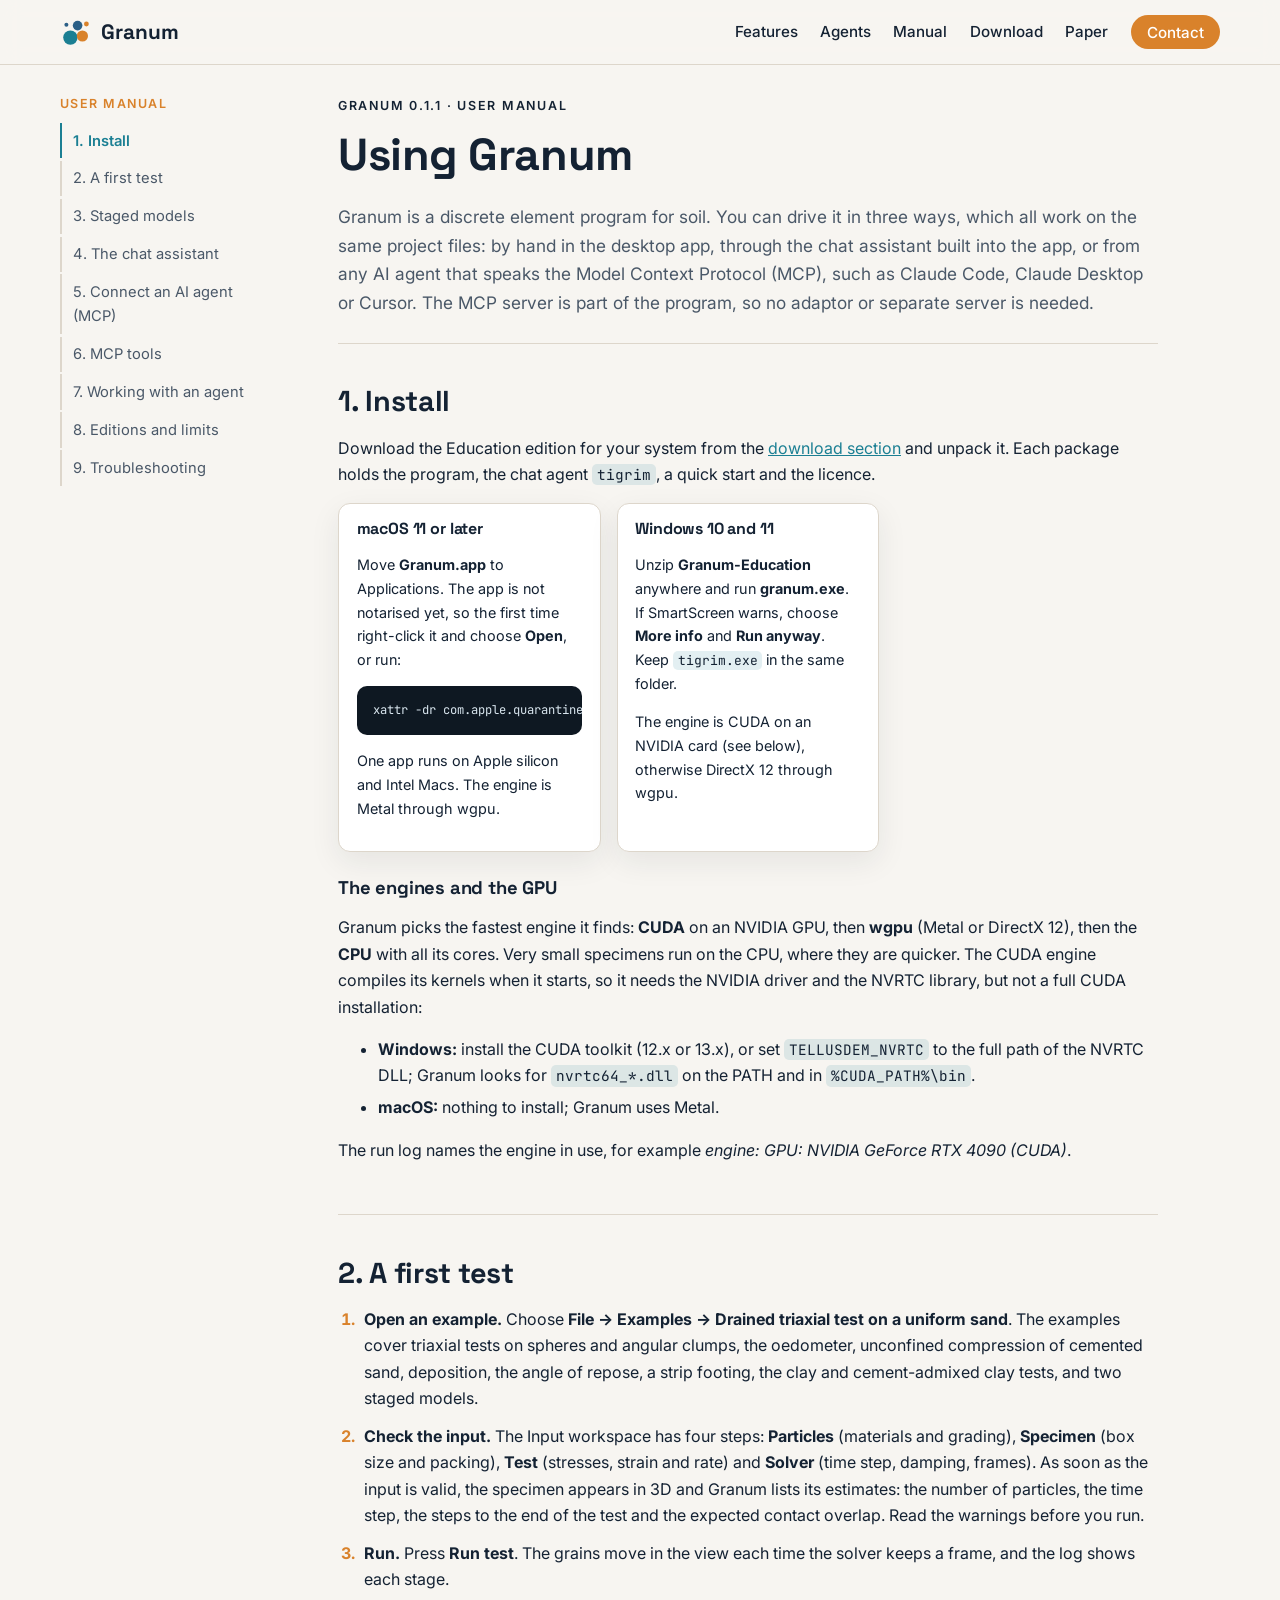
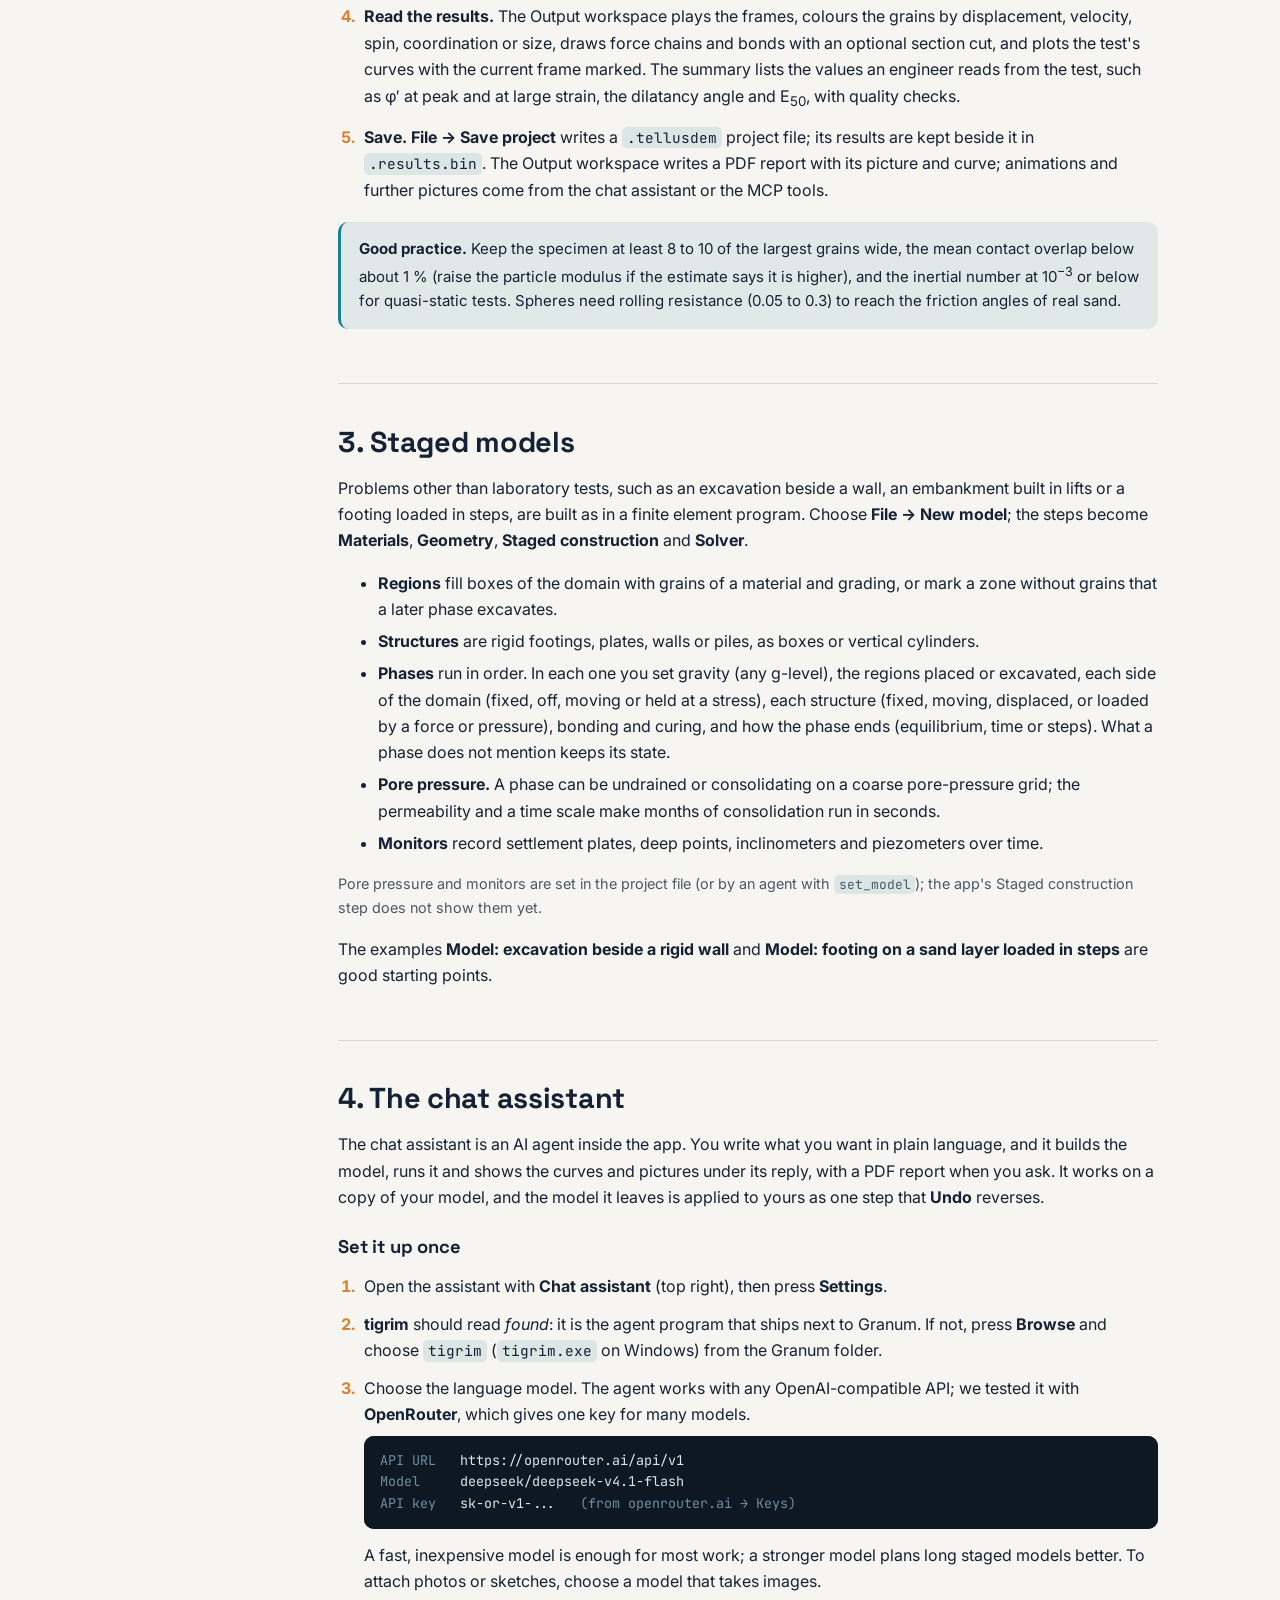
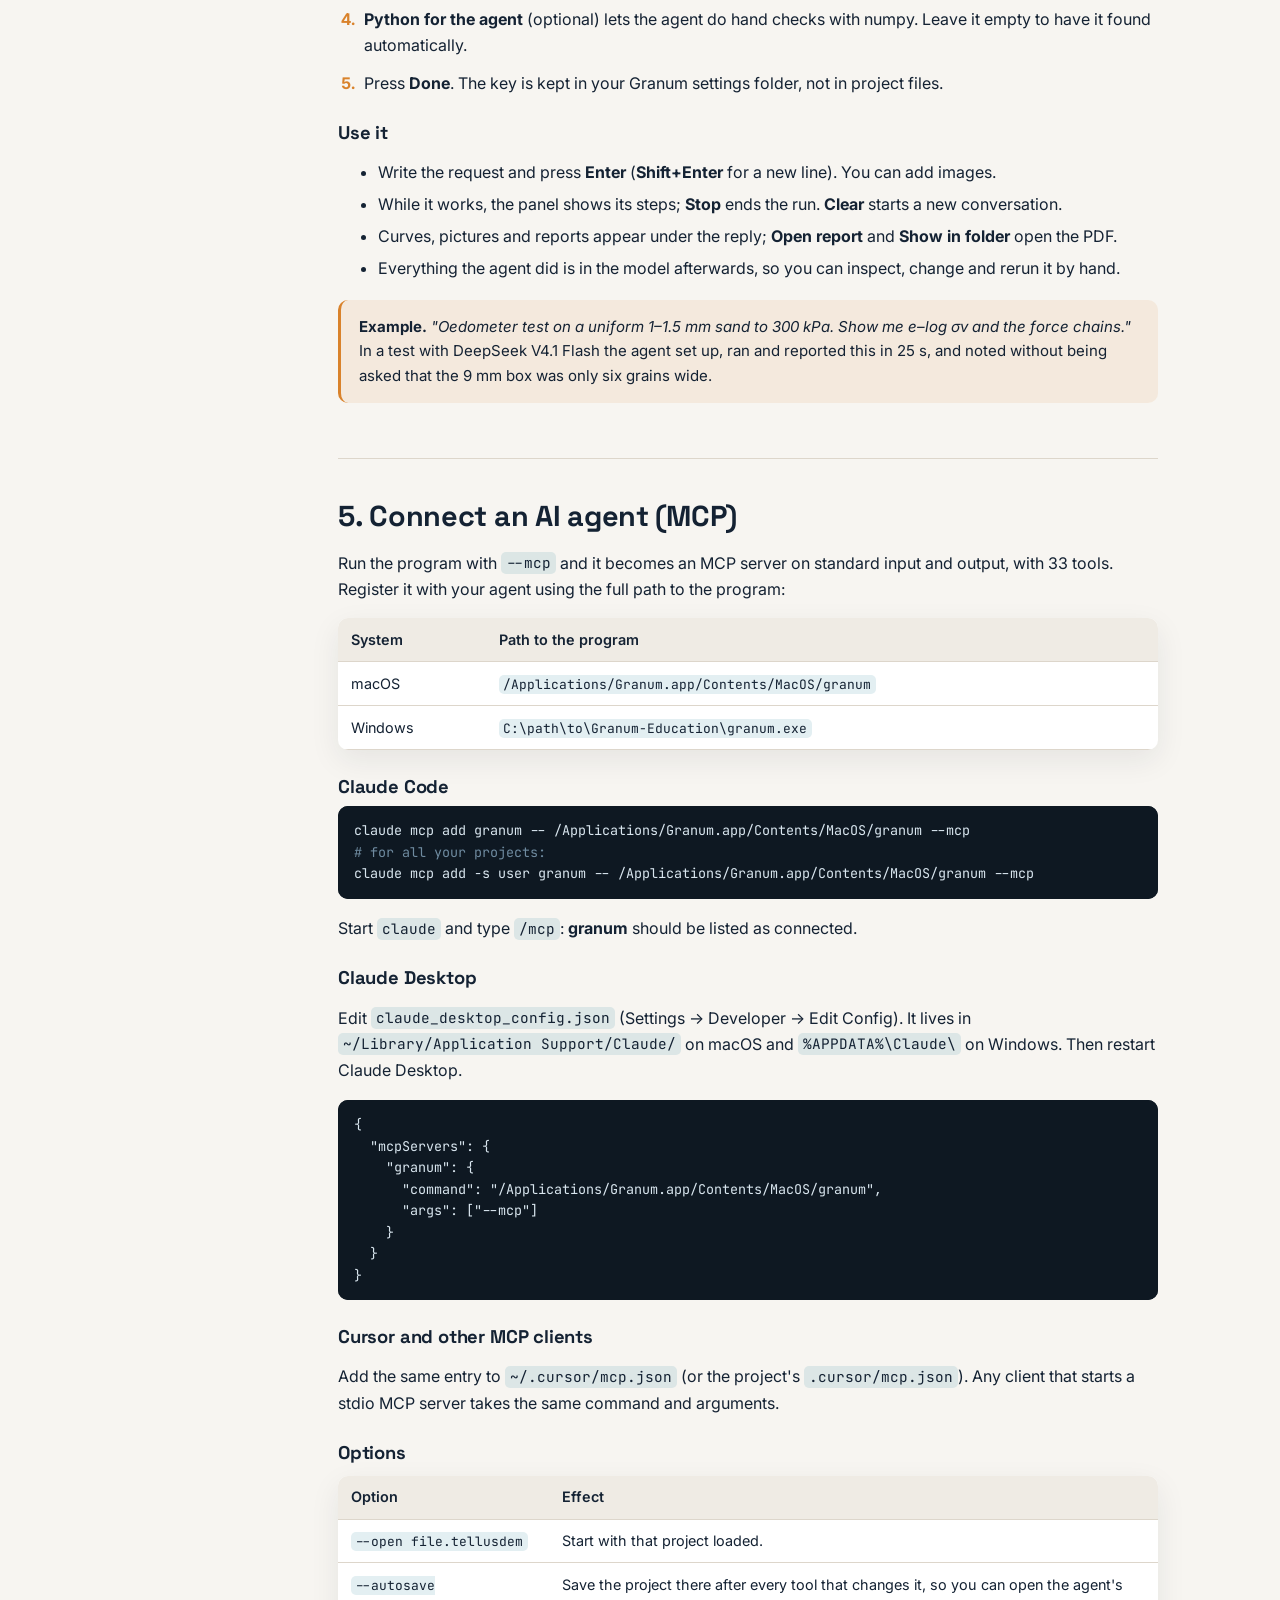
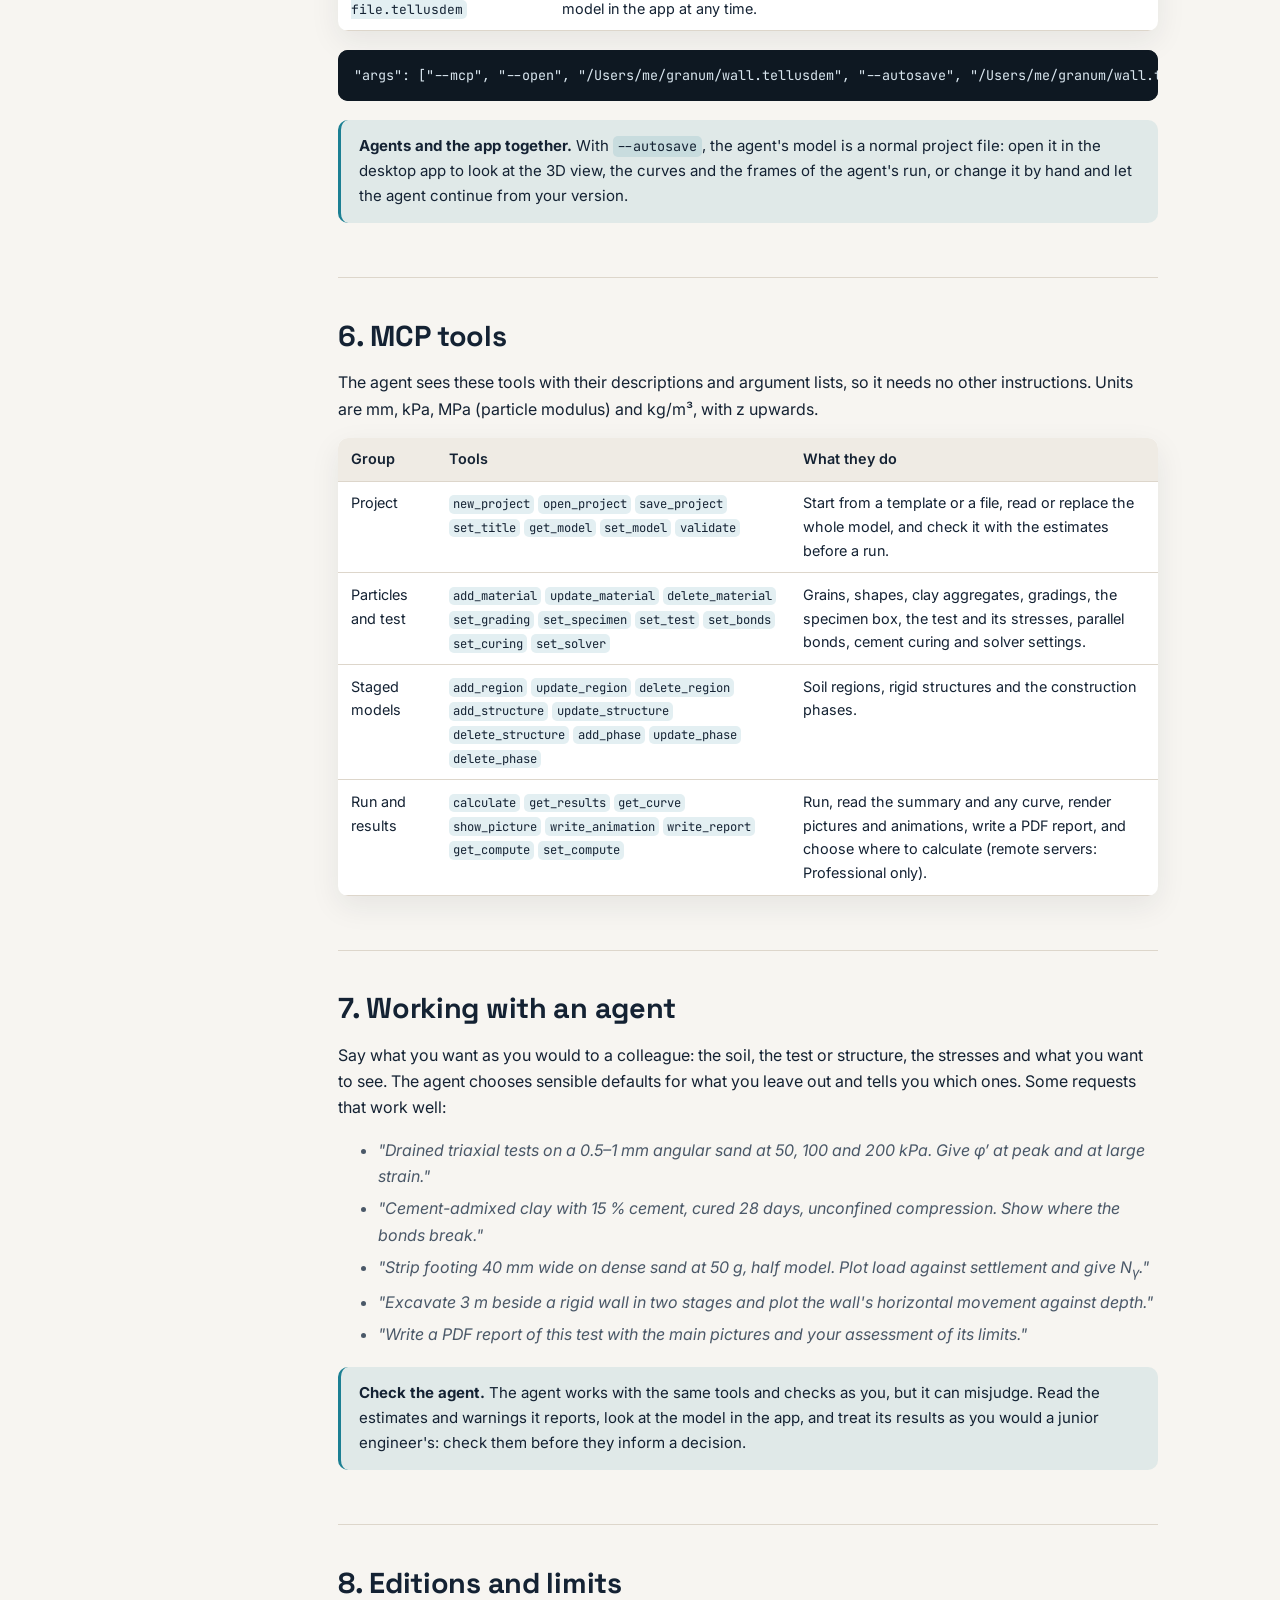
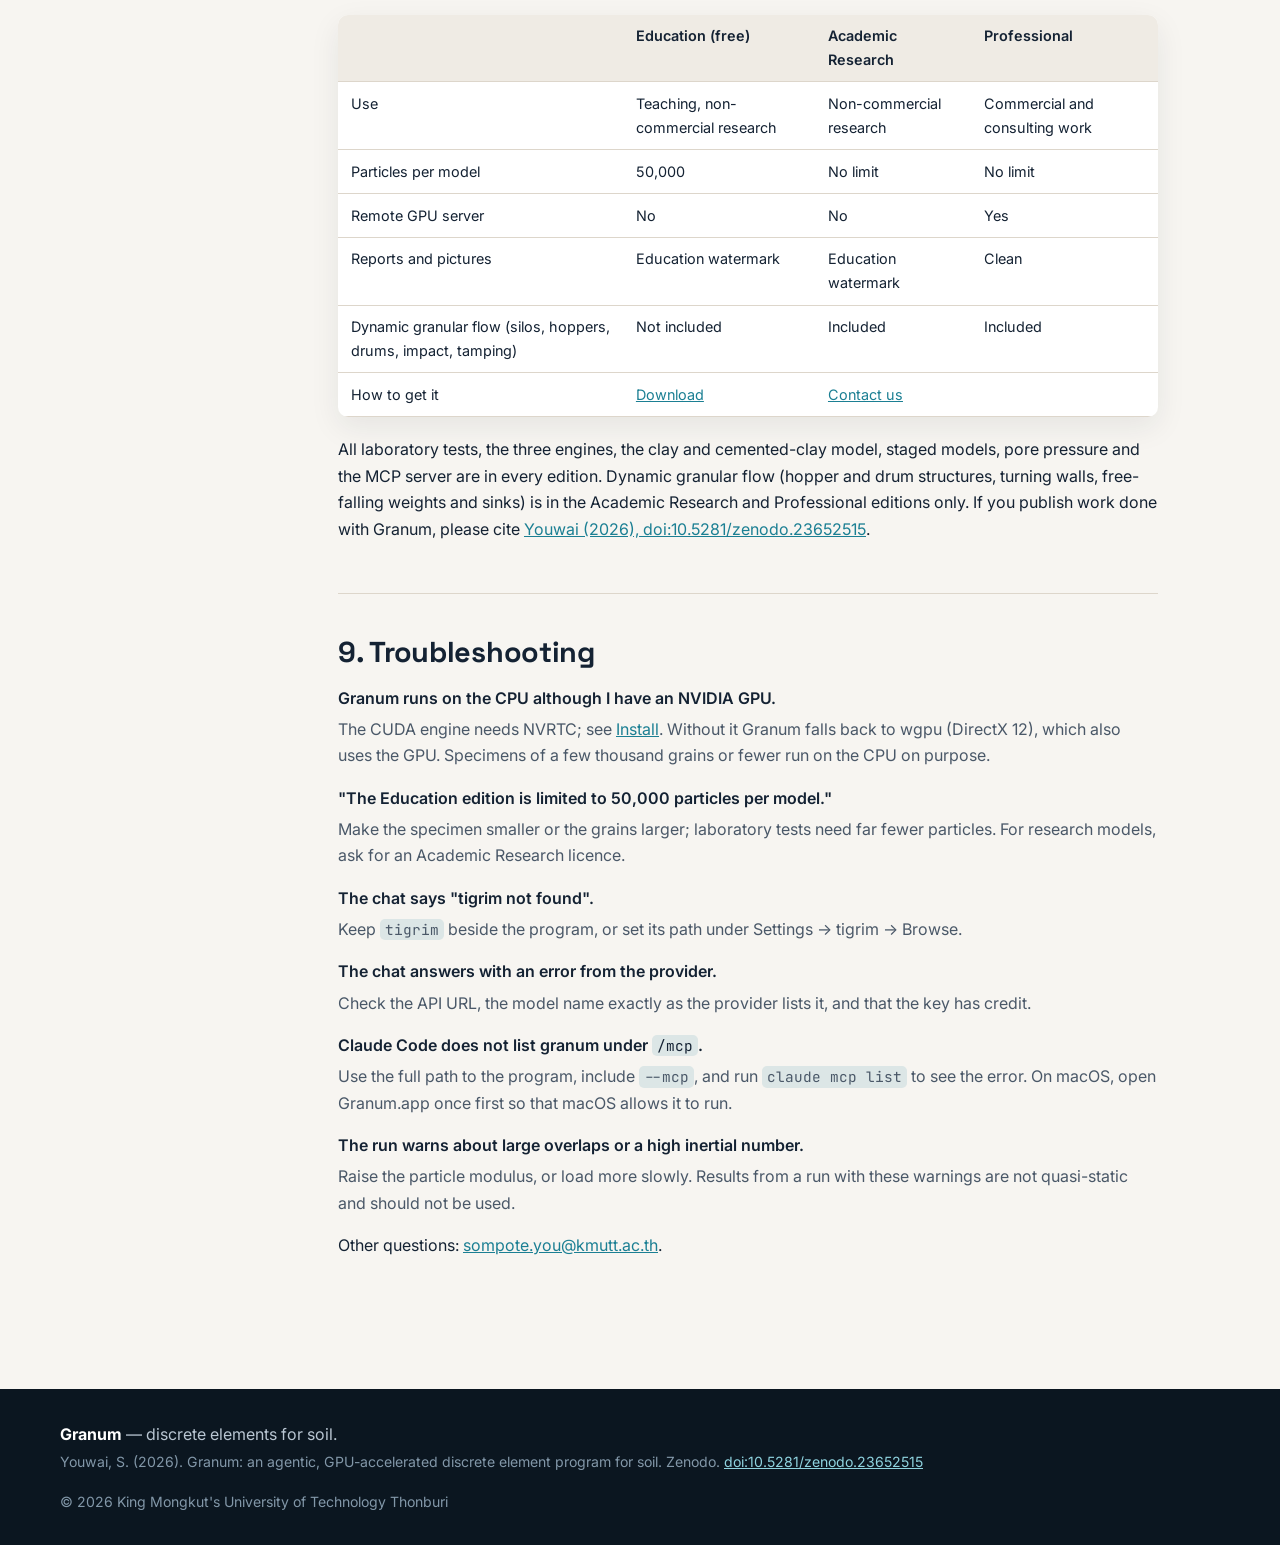
==== commit e56c5d3d: "Dynamic granular flow section: DEM8 silo and drum, hoppers, column collapse, impact and tamping with" ====
--- a/manual.html
+++ b/manual.html
@@ -207,9 +207,10 @@
         <tr><td>Particles per model</td><td>50,000</td><td>No limit</td><td>No limit</td></tr>
         <tr><td>Remote GPU server</td><td>No</td><td>No</td><td>Yes</td></tr>
         <tr><td>Reports and pictures</td><td>Education watermark</td><td>Education watermark</td><td>Clean</td></tr>
+        <tr><td>Dynamic granular flow (silos, hoppers, drums, impact, tamping)</td><td>Not included</td><td>Included</td><td>Included</td></tr>
         <tr><td>How to get it</td><td><a href="index.html#editions">Download</a></td><td colspan="2"><a href="index.html#contact">Contact us</a></td></tr>
       </table>
-      <p>All laboratory tests, the three engines, the clay and cemented-clay model, staged models, pore pressure and the MCP server are in every edition. If you publish work done with Granum, please cite <a href="https://doi.org/10.5281/zenodo.23652515" target="_blank" rel="noopener">Youwai (2026), doi:10.5281/zenodo.23652515</a>.</p>
+      <p>All laboratory tests, the three engines, the clay and cemented-clay model, staged models, pore pressure and the MCP server are in every edition. Dynamic granular flow (hopper and drum structures, turning walls, free-falling weights and sinks) is in the Academic Research and Professional editions only. If you publish work done with Granum, please cite <a href="https://doi.org/10.5281/zenodo.23652515" target="_blank" rel="noopener">Youwai (2026), doi:10.5281/zenodo.23652515</a>.</p>
     </section>
 
     <!-- 9 -->
--- a/style.css
+++ b/style.css
@@ -250,3 +250,8 @@
   .bar .fill { transition: none; }
   .stage-tag::before { animation: none; }
 }
+
+/* dynamic granular flow */
+.fig.vid { cursor: default; }
+.fig.vid video { display: block; width: 100%; aspect-ratio: 16 / 10; object-fit: contain; background: #fff; padding: .5rem; }
+.badge-ed { display: inline-block; margin: 0 0 .6rem; padding: .25rem .7rem; border-radius: 999px; font-size: .8rem; font-weight: 600; letter-spacing: .02em; color: var(--ink); background: var(--card); border: 1px solid var(--line); }
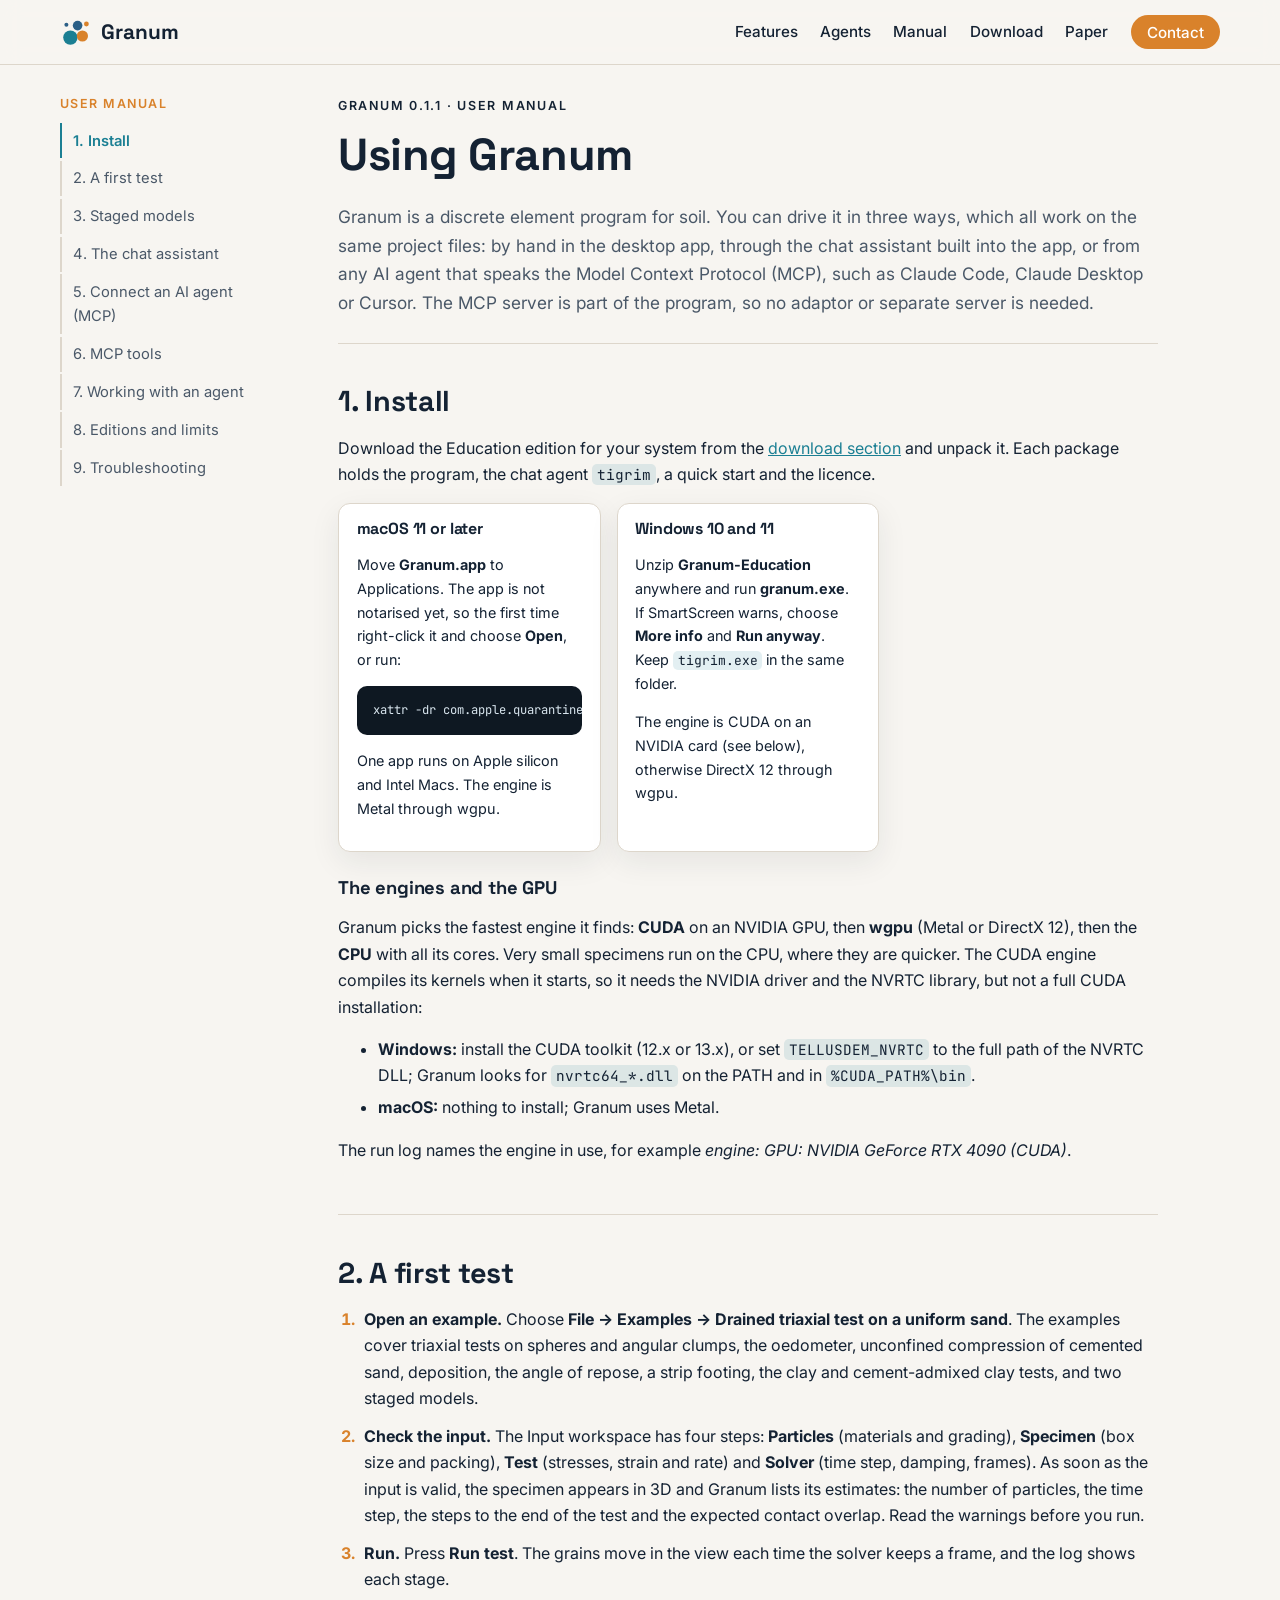
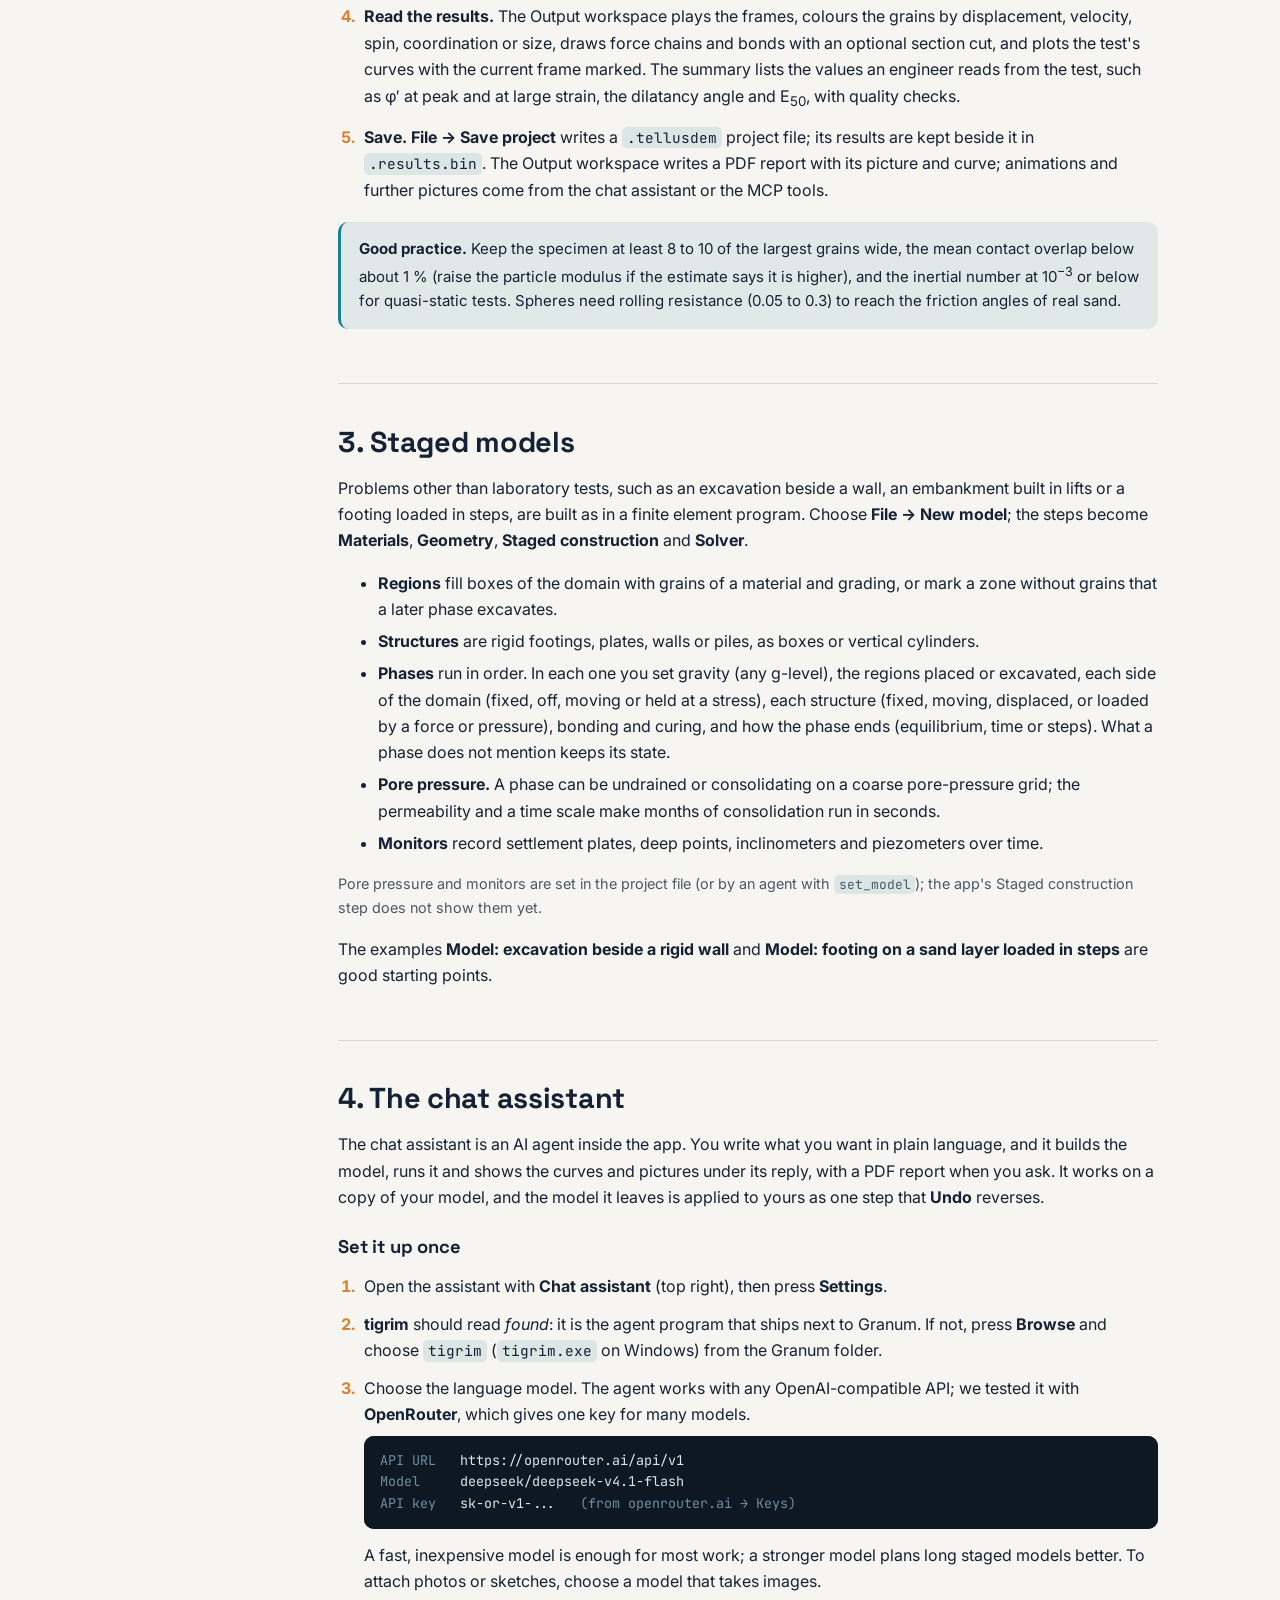
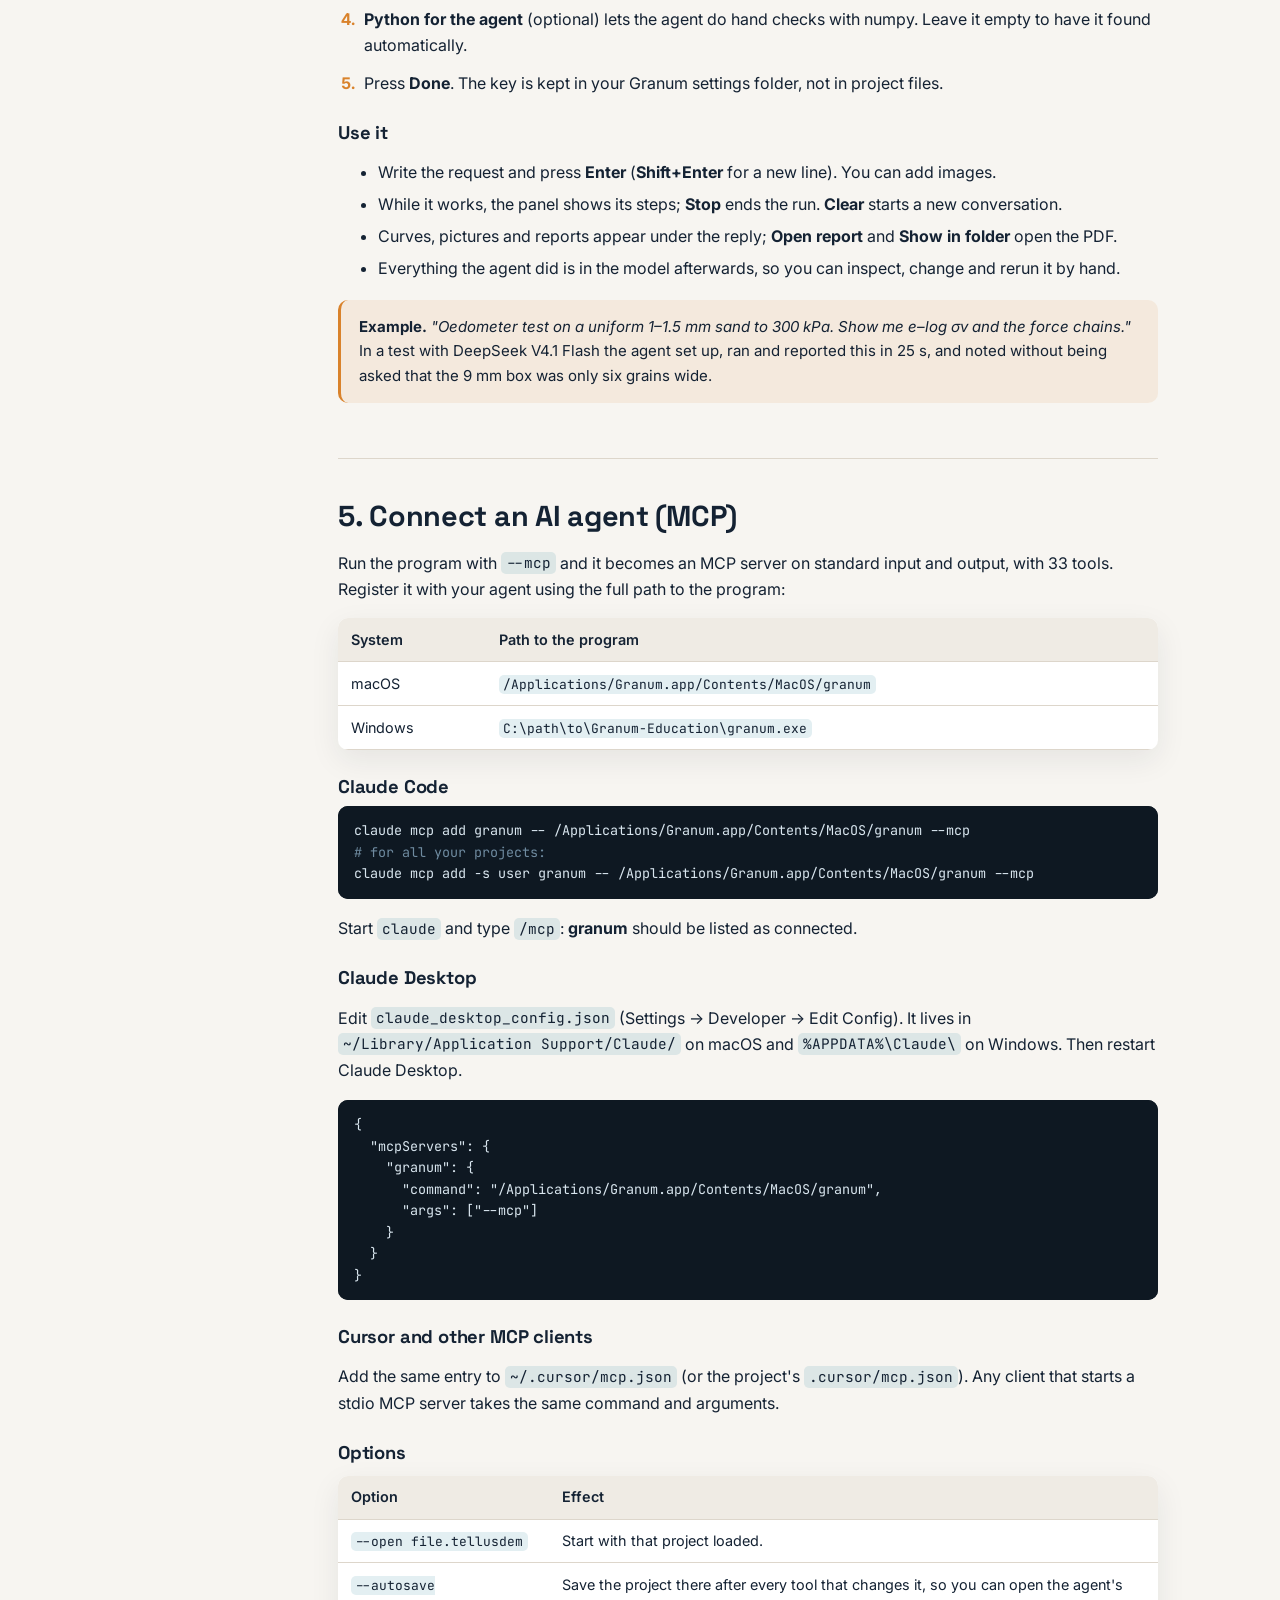
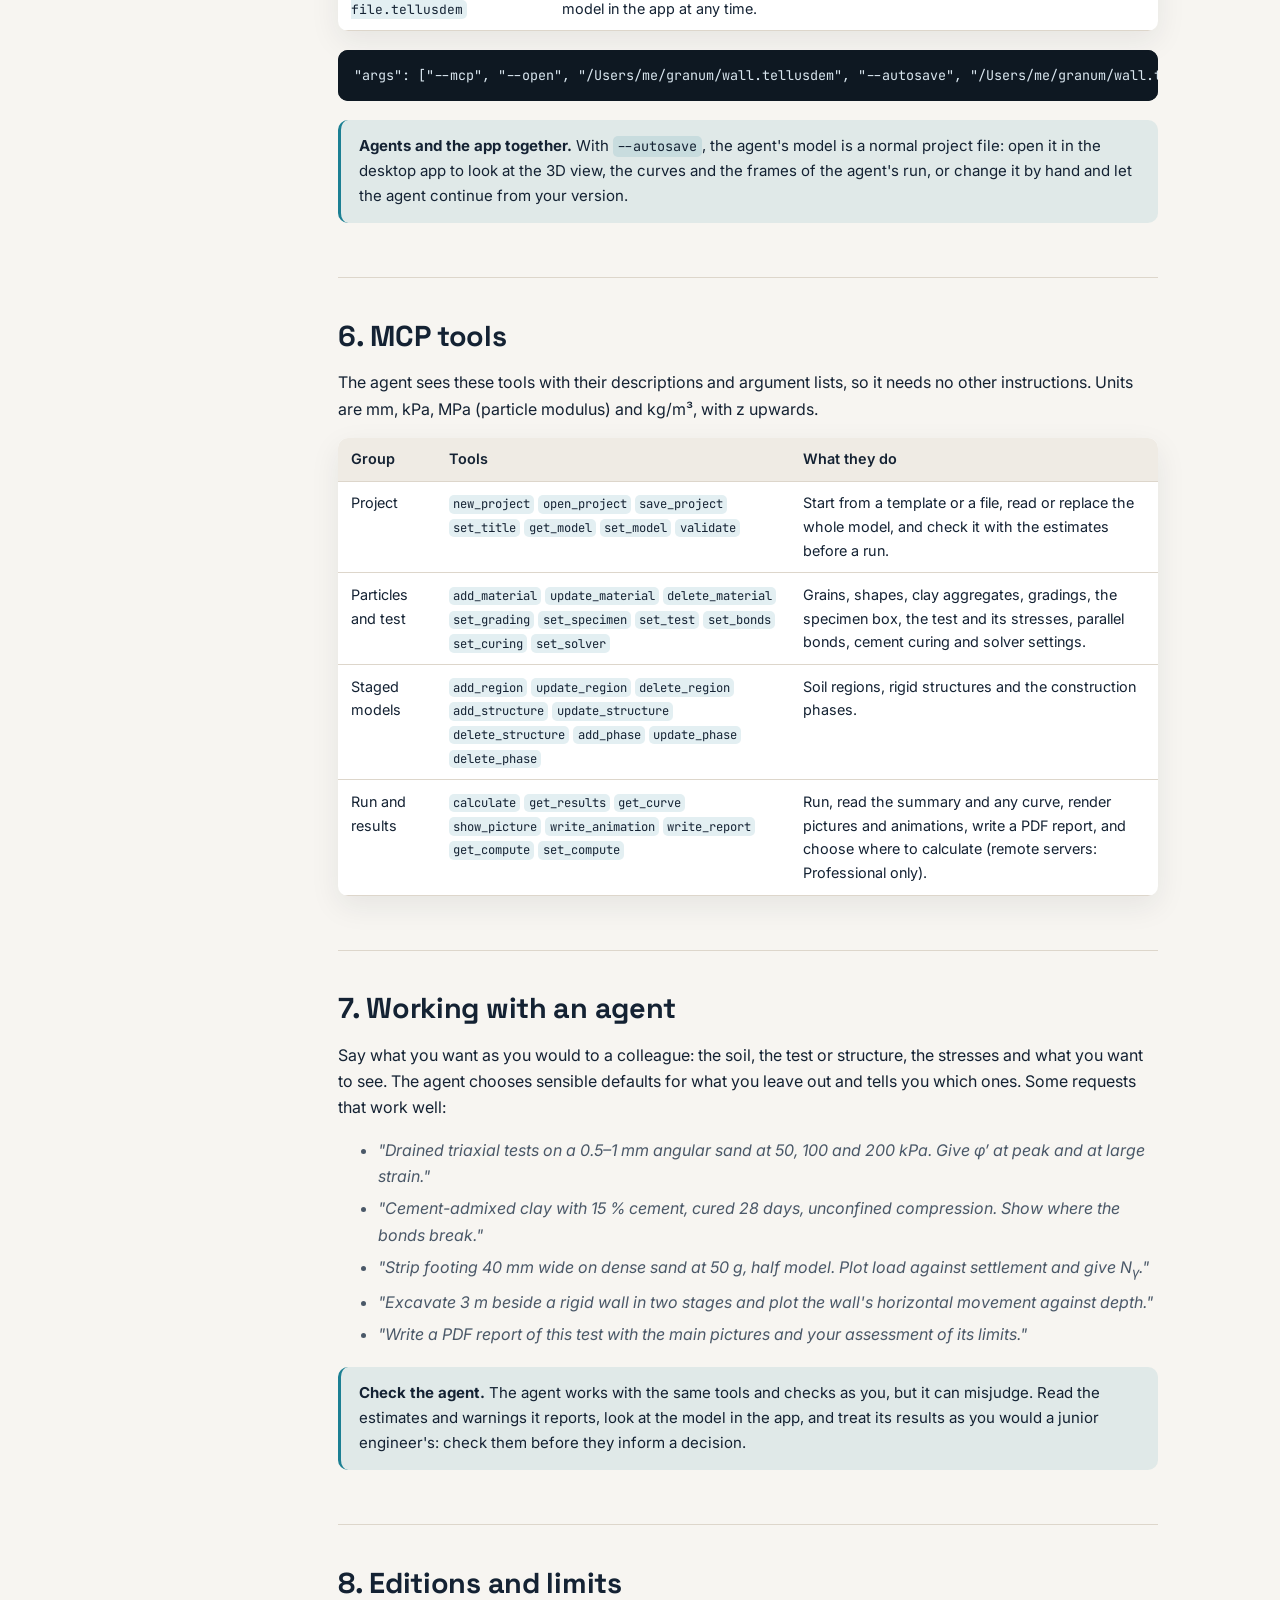
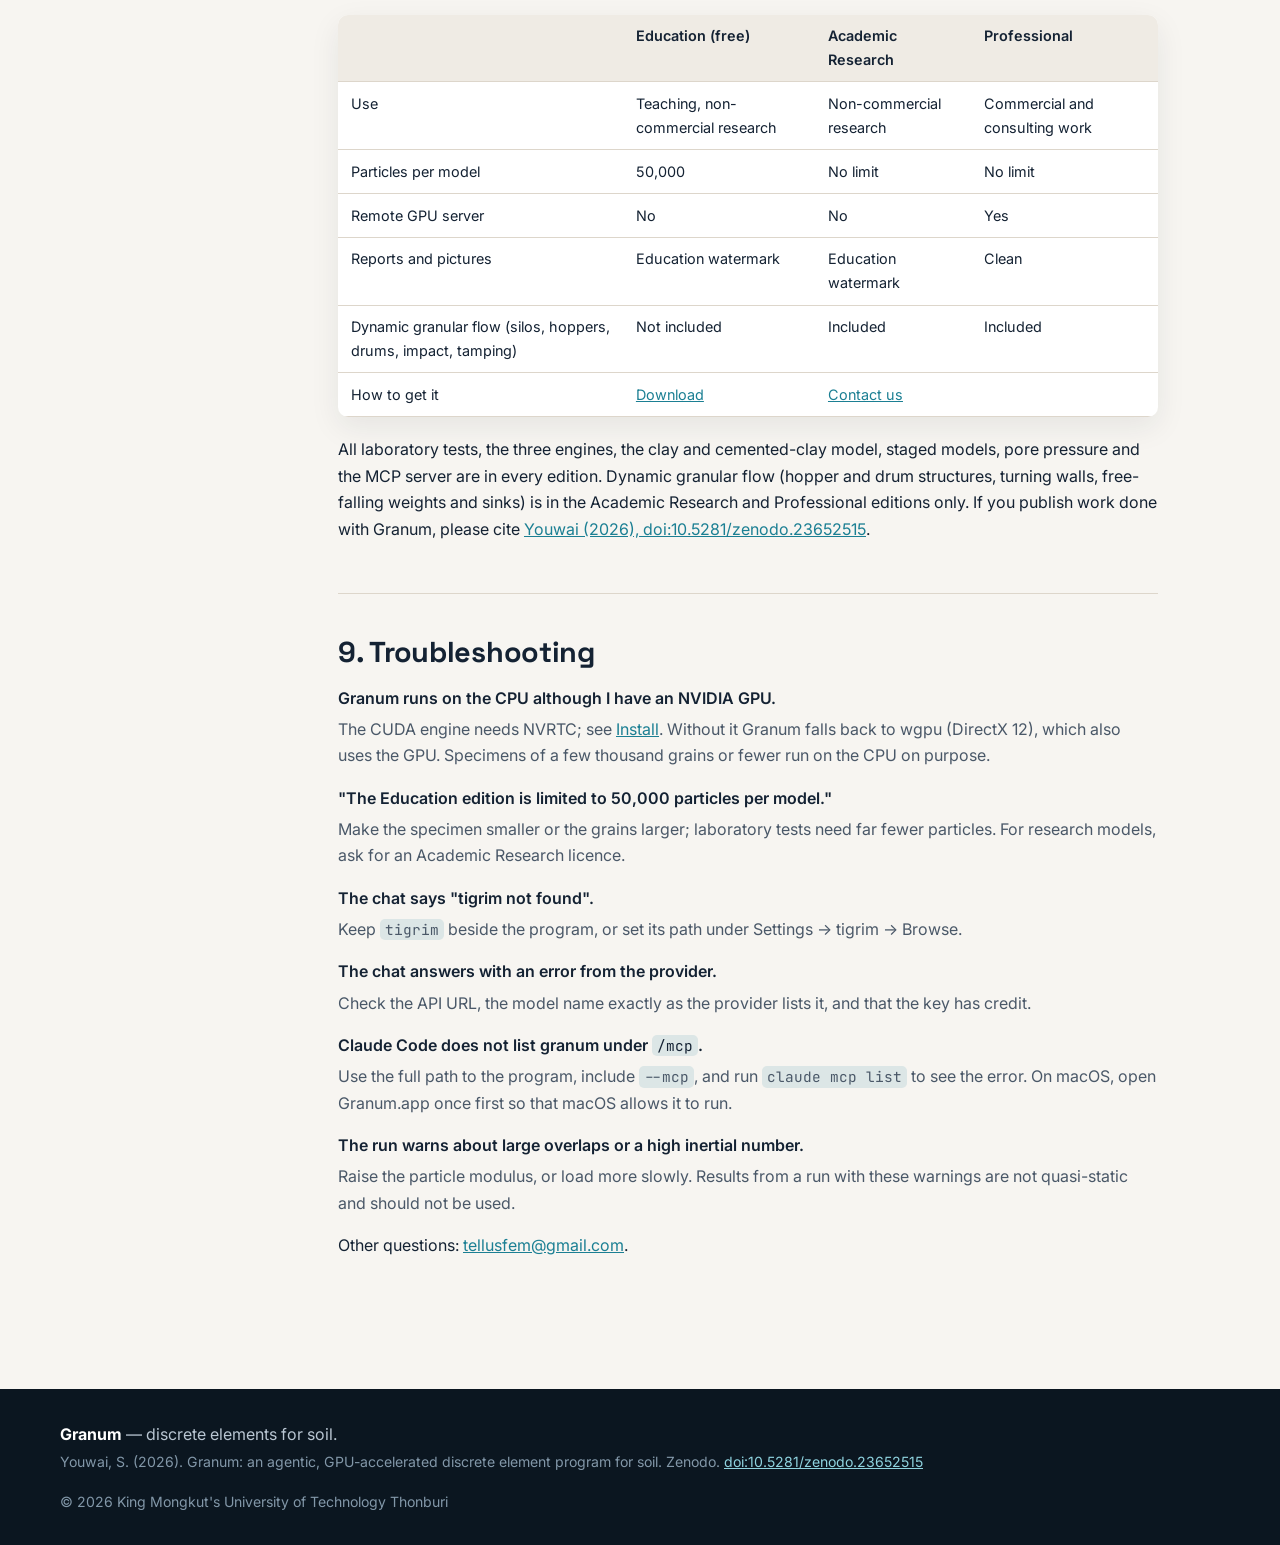
==== commit df7dade7: "Contact: AI Research Group, Department of Civil Engineering, KMUTT, tellusfem@gmail.com; link the dy" ====
--- a/manual.html
+++ b/manual.html
@@ -230,7 +230,7 @@
         <dt>The run warns about large overlaps or a high inertial number.</dt>
         <dd>Raise the particle modulus, or load more slowly. Results from a run with these warnings are not quasi-static and should not be used.</dd>
       </dl>
-      <p>Other questions: <a href="mailto:sompote.you@kmutt.ac.th">sompote.you@kmutt.ac.th</a>.</p>
+      <p>Other questions: <a href="mailto:tellusfem@gmail.com">tellusfem@gmail.com</a>.</p>
     </section>
   </main>
 </div>
